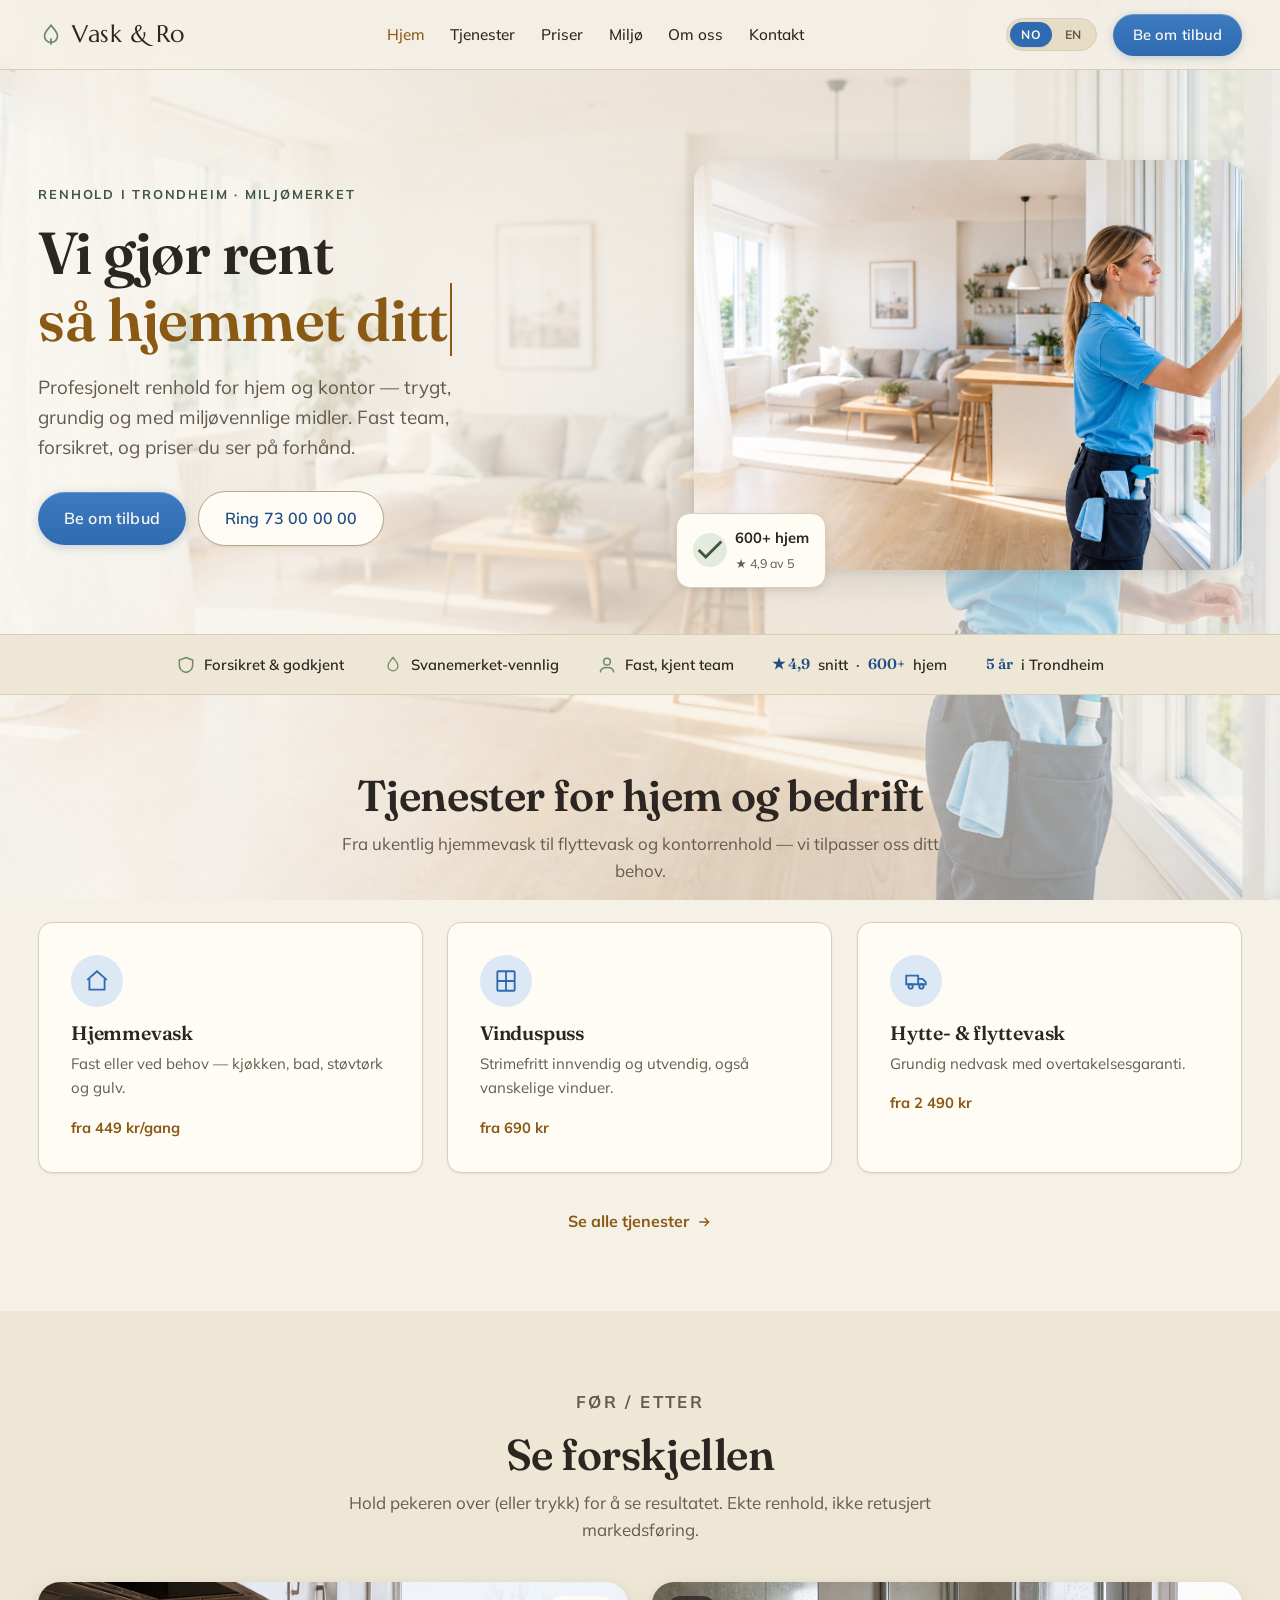
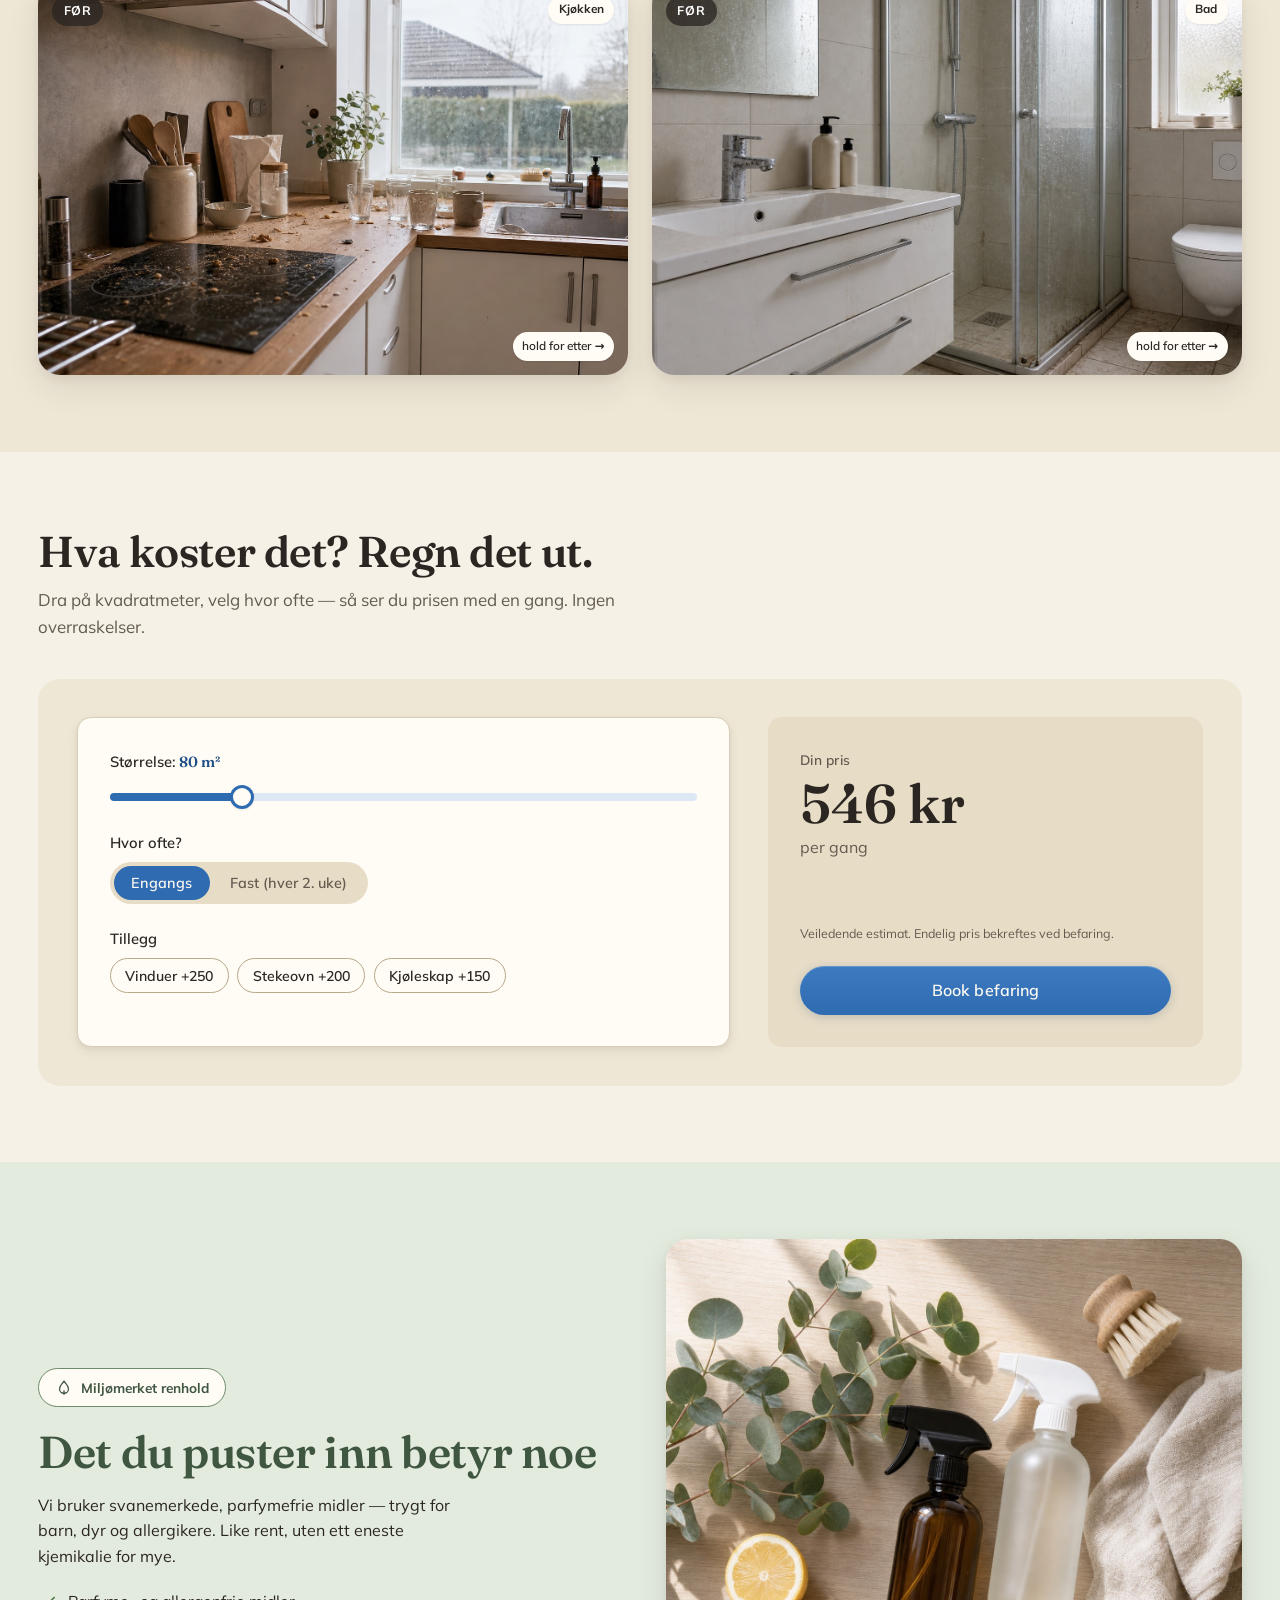
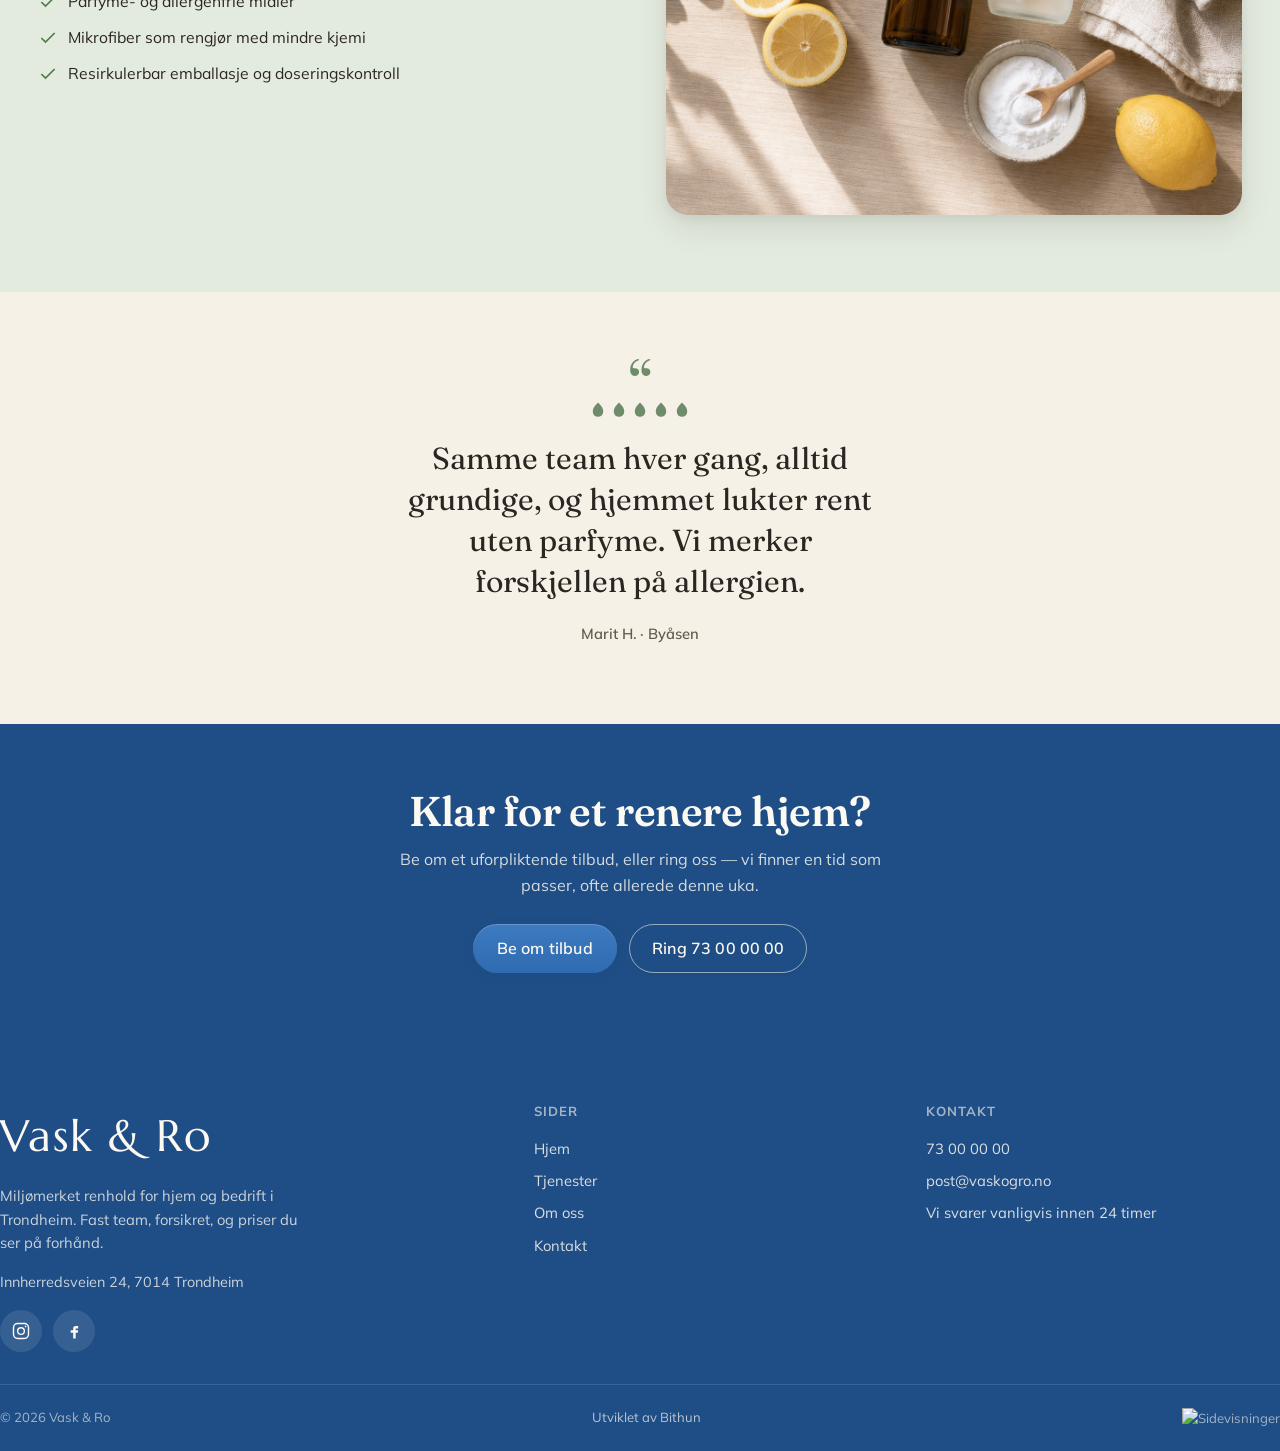
==== demo-renhold-premium/index.html @ be19894d "feat(premium): Vask & Ro premium tier — i18n, price calculator, atmospheric backdrop, before/after, " ====
<!DOCTYPE html>
<html lang="nb">
<head>
  <meta charset="UTF-8">
  <meta name="viewport" content="width=device-width, initial-scale=1">
  <meta name="robots" content="noindex, nofollow">
  <title>Vask &amp; Ro — Miljømerket renhold i Trondheim</title>
  <meta name="description" content="Profesjonelt, miljømerket renhold for hjem og kontor i Trondheim. Fast team, forsikret, og priser du ser på forhånd. Be om tilbud i dag.">

  <meta property="og:type" content="website">
  <meta property="og:title" content="Vask &amp; Ro — Miljømerket renhold i Trondheim">
  <meta property="og:description" content="Profesjonelt, miljømerket renhold for hjem og kontor i Trondheim. Fast team, forsikret, og priser du ser på forhånd.">
  <meta property="og:url" content="https://demo-renhold-premium.ibithun.com/">
  <meta property="og:image" content="https://demo-renhold-premium.ibithun.com/assets/images/og-home.jpg">
  <meta property="og:image:width" content="1672">
  <meta property="og:image:height" content="941">
  <meta property="og:image:alt" content="Lyst, nyvasket hjem hos Vask &amp; Ro i Trondheim">
  <meta name="twitter:card" content="summary_large_image">
  <meta name="twitter:image" content="https://demo-renhold-premium.ibithun.com/assets/images/og-home.jpg">

  <link rel="icon" type="image/svg+xml" href="favicon.svg">
  <link rel="preconnect" href="https://fonts.googleapis.com">
  <link rel="preconnect" href="https://fonts.gstatic.com" crossorigin>
  <link href="https://fonts.googleapis.com/css2?family=Fraunces:opsz,wght@9..144,400;9..144,500;9..144,600&family=Marcellus&family=Mulish:wght@300;400;500;600;700&display=swap" rel="stylesheet">
  <link rel="stylesheet" href="css/style.css">
</head>
<body>

<a class="skip-link" href="#main">Hopp til innhold</a>

<!-- atmospheric crossfade backdrop (premium) -->
<div class="bg-stage" aria-hidden="true">
  <div class="bg-layer bg-a"></div>
  <div class="bg-layer bg-b"></div>
</div>
<div class="bg-wash" aria-hidden="true"></div>

<nav class="nav" aria-label="Hovednavigasjon">
  <div class="nav-inner">
    <a class="nav-logo" href="index.html" aria-label="Vask og Ro — hjem">
      <svg viewBox="0 0 24 24" fill="none" stroke="currentColor" stroke-width="1.6" aria-hidden="true"><path d="M12 3C9 7 6 9 6 13a6 6 0 0 0 12 0c0-4-3-6-6-10Z"/><path d="M12 21v-6"/></svg>
      Vask &amp; Ro
    </a>
    <ul class="nav-links">
      <li><a href="index.html" data-i18n="nav.home">Hjem</a></li>
      <li><a href="tjenester.html" data-i18n="nav.services">Tjenester</a></li>
      <li><a href="index.html#priser" data-i18n="nav.prices">Priser</a></li>
      <li><a href="index.html#eco" data-i18n="nav.eco">Miljø</a></li>
      <li><a href="om-oss.html" data-i18n="nav.about">Om oss</a></li>
      <li><a href="kontakt.html" data-i18n="nav.contact">Kontakt</a></li>
    </ul>
    <div class="nav-right">
      <button class="lang-toggle desktop-lang" data-lang="no" aria-label="Bytt språk / switch language">
        <span class="lang-pill" aria-hidden="true"></span>
        <span class="lang-opt" data-l="no">NO</span>
        <span class="lang-opt" data-l="en">EN</span>
      </button>
      <a class="btn btn-primary nav-cta" href="kontakt.html" data-i18n="nav.cta">Be om tilbud</a>
      <button class="hamburger" id="hamburger" aria-label="Åpne meny" aria-expanded="false"><span></span><span></span><span></span></button>
    </div>
  </div>
</nav>

<div class="mobile-menu" id="mobile-menu" role="dialog" aria-label="Meny">
  <a href="index.html" data-i18n="nav.home">Hjem</a>
  <a href="tjenester.html" data-i18n="nav.services">Tjenester</a>
  <a href="index.html#priser" data-i18n="nav.prices">Priser</a>
  <a href="index.html#eco" data-i18n="nav.eco">Miljø</a>
  <a href="om-oss.html" data-i18n="nav.about">Om oss</a>
  <a href="kontakt.html" data-i18n="nav.contact">Kontakt</a>
  <button class="lang-toggle" data-lang="no" aria-label="Bytt språk"><span class="lang-pill" aria-hidden="true"></span><span class="lang-opt" data-l="no">NO</span><span class="lang-opt" data-l="en">EN</span></button>
  <a class="btn btn-primary nav-cta" href="kontakt.html" data-i18n="nav.cta">Be om tilbud</a>
</div>

<main id="main">

  <!-- hero -->
  <section class="hero" data-bg="assets/images/hero.jpg">
    <div class="container hero-grid">
      <div>
        <p class="eyebrow" data-i18n="hero.eyebrow">Renhold i Trondheim · Miljømerket</p>
        <h1><span class="pre" data-i18n="hero.pre">Vi gjør rent</span><br><span class="rot" id="rot">så hjemmet ditt skinner</span></h1>
        <p class="lead" data-i18n="hero.lead">Profesjonelt renhold for hjem og kontor — trygt, grundig og med miljøvennlige midler. Fast team, forsikret, og priser du ser på forhånd.</p>
        <div class="hero-cta">
          <a class="btn btn-primary" href="kontakt.html" data-i18n="hero.cta1">Be om tilbud</a>
          <a class="btn btn-ghost" href="tel:+4773000000" data-i18n="hero.cta2">Ring 73 00 00 00</a>
        </div>
      </div>
      <div class="hero-media">
        <img src="assets/images/hero.jpg" data-i18n="hero.img.alt" alt="Renholder vasker vindu i et lyst, nyvasket hjem">
        <div class="hero-badge">
          <span class="dot"><svg viewBox="0 0 24 24" fill="none" stroke="currentColor" stroke-width="2" aria-hidden="true"><path d="M20 6 9 17l-5-5"/></svg></span>
          <div><b data-i18n="hero.badge.count">600+ hjem</b><br><span data-i18n="hero.badge.rating">★ 4,9 av 5</span></div>
        </div>
      </div>
    </div>
  </section>

  <!-- trust strip -->
  <section class="trust">
    <div class="container trust-inner">
      <span class="trust-item"><svg viewBox="0 0 24 24" fill="none" stroke="currentColor" stroke-width="1.8" aria-hidden="true"><path d="M12 3l8 3v6c0 5-3.5 8-8 9-4.5-1-8-4-8-9V6z"/></svg><span data-i18n="trust.insured">Forsikret &amp; godkjent</span></span>
      <span class="trust-item"><svg viewBox="0 0 24 24" fill="none" stroke="currentColor" stroke-width="1.6" aria-hidden="true"><path d="M12 3C9 7 6 9 6 13a6 6 0 0 0 12 0c0-4-3-6-6-10Z"/></svg><span data-i18n="trust.eco">Svanemerket-vennlig</span></span>
      <span class="trust-item"><svg viewBox="0 0 24 24" fill="none" stroke="currentColor" stroke-width="1.8" aria-hidden="true"><circle cx="12" cy="8" r="4"/><path d="M4 21c0-4 3.5-6 8-6s8 2 8 6"/></svg><span data-i18n="trust.team">Fast, kjent team</span></span>
      <span class="trust-item"><span class="num">★ 4,9</span> <span data-i18n="trust.rating">snitt</span> · <span class="num">600+</span> <span data-i18n="trust.homes">hjem</span></span>
      <span class="trust-item"><span class="num">5 år</span> <span data-i18n="trust.years">i Trondheim</span></span>
    </div>
  </section>

  <!-- services preview -->
  <section class="sec" id="tjenester" data-bg="assets/images/eco-products-flatlay.jpg">
    <div class="container">
      <div class="sec-head center" data-reveal>
        <h2 data-i18n="home.svc.head">Tjenester for hjem og bedrift</h2>
        <p data-i18n="home.svc.sub">Fra ukentlig hjemmevask til flyttevask og kontorrenhold — vi tilpasser oss ditt behov.</p>
      </div>
      <div class="cards">
        <article class="card" data-reveal>
          <div class="ico"><svg viewBox="0 0 24 24" fill="none" stroke="currentColor" stroke-width="1.7" aria-hidden="true"><path d="M3 11l9-8 9 8"/><path d="M5 10v10h14V10"/></svg></div>
          <h3 data-i18n="svc.home.title">Hjemmevask</h3>
          <p data-i18n="svc.home.desc">Fast eller ved behov — kjøkken, bad, støvtørk og gulv.</p>
          <span class="from" data-i18n="svc.home.from">fra 449 kr/gang</span>
        </article>
        <article class="card" data-reveal>
          <div class="ico"><svg viewBox="0 0 24 24" fill="none" stroke="currentColor" stroke-width="1.7" aria-hidden="true"><rect x="4" y="3" width="16" height="18" rx="1"/><path d="M4 12h16M12 3v18"/></svg></div>
          <h3 data-i18n="svc.window.title">Vinduspuss</h3>
          <p data-i18n="svc.window.desc">Strimefritt innvendig og utvendig, også vanskelige vinduer.</p>
          <span class="from" data-i18n="svc.window.from">fra 690 kr</span>
        </article>
        <article class="card" data-reveal>
          <div class="ico"><svg viewBox="0 0 24 24" fill="none" stroke="currentColor" stroke-width="1.7" aria-hidden="true"><path d="M3 7h11v8H3zM14 10h4l3 3v2h-7"/><circle cx="7" cy="17" r="2"/><circle cx="17" cy="17" r="2"/></svg></div>
          <h3 data-i18n="svc.move.title">Hytte- &amp; flyttevask</h3>
          <p data-i18n="svc.move.desc">Grundig nedvask med overtakelsesgaranti.</p>
          <span class="from" data-i18n="svc.move.from">fra 2 490 kr</span>
        </article>
      </div>
      <div class="sec-foot" data-reveal>
        <a class="link-arrow" href="tjenester.html"><span data-i18n="home.svc.all">Se alle tjenester</span><svg viewBox="0 0 24 24" fill="none" stroke="currentColor" stroke-width="2" aria-hidden="true"><path d="M5 12h14M13 6l6 6-6 6"/></svg></a>
      </div>
    </div>
  </section>

  <!-- before / after -->
  <section class="sec sec-alt" data-bg="assets/images/before-after-kitchen-after.jpg">
    <div class="container">
      <div class="sec-head center" data-reveal>
        <p class="eyebrow" data-i18n="ba.eyebrow">Før / Etter</p>
        <h2 data-i18n="ba.head">Se forskjellen</h2>
        <p data-i18n="ba.sub">Hold pekeren over (eller trykk) for å se resultatet. Ekte renhold, ikke retusjert markedsføring.</p>
      </div>
      <div class="ba-pair">
        <div class="ba-frame" data-reveal data-tag-before="FØR" data-tag-after="ETTER" tabindex="0">
          <img class="before" src="assets/images/before-after-kitchen-before.jpg" alt="Kjøkken før vask">
          <img class="after" src="assets/images/before-after-kitchen-after.jpg" alt="Kjøkken etter vask">
          <span class="ba-tag" data-i18n="ba.tag.before">FØR</span>
          <span class="ba-room" data-i18n="ba.room.kitchen">Kjøkken</span>
          <span class="ba-hint" data-i18n="ba.hint">hold for etter →</span>
        </div>
        <div class="ba-frame" data-reveal data-tag-before="FØR" data-tag-after="ETTER" tabindex="0">
          <img class="before" src="assets/images/before-after-bathroom-before.jpg" alt="Bad før vask">
          <img class="after" src="assets/images/before-after-bathroom-after.jpg" alt="Bad etter vask">
          <span class="ba-tag" data-i18n="ba.tag.before">FØR</span>
          <span class="ba-room" data-i18n="ba.room.bath">Bad</span>
          <span class="ba-hint" data-i18n="ba.hint">hold for etter →</span>
        </div>
      </div>
    </div>
  </section>

  <!-- calculator -->
  <section class="sec" id="priser" data-bg="assets/images/team.jpg">
    <div class="container">
      <div class="sec-head" data-reveal>
        <h2 data-i18n="calc.head">Hva koster det? Regn det ut.</h2>
        <p data-i18n="calc.sub">Dra på kvadratmeter, velg hvor ofte — så ser du prisen med en gang. Ingen overraskelser.</p>
      </div>
      <div class="calc-wrap" data-reveal>
        <div class="calc">
          <div class="calc-panel">
            <div class="field">
              <label><span data-i18n="calc.size">Størrelse:</span> <span class="val"><span id="kvmv">80</span> m²</span></label>
              <input type="range" id="kvm" min="20" max="300" value="80" step="5" aria-label="Størrelse i kvadratmeter">
            </div>
            <div class="field">
              <label data-i18n="calc.freq">Hvor ofte?</label>
              <div class="toggle" id="freq" role="group" aria-label="Frekvens">
                <button type="button" data-f="once" class="on" data-i18n="calc.freq.once">Engangs</button>
                <button type="button" data-f="rec" data-i18n="calc.freq.rec">Fast (hver 2. uke)</button>
              </div>
            </div>
            <div class="field" style="margin-bottom:0">
              <label data-i18n="calc.addons">Tillegg</label>
              <div class="chips" id="addons">
                <button type="button" class="chip" data-add="250" aria-pressed="false" data-i18n="calc.addon.window">Vinduer +250</button>
                <button type="button" class="chip" data-add="200" aria-pressed="false" data-i18n="calc.addon.oven">Stekeovn +200</button>
                <button type="button" class="chip" data-add="150" aria-pressed="false" data-i18n="calc.addon.fridge">Kjøleskap +150</button>
              </div>
            </div>
          </div>
          <div class="calc-out">
            <span class="lbl" data-i18n="calc.price.label">Din pris</span>
            <span class="total"><span id="total">546</span> kr</span>
            <span class="unit" id="unit">per gang</span>
            <span class="rabatt" id="rabatt" data-i18n="calc.rabatt">−20 % fast-rabatt</span>
            <span class="fineprint" data-i18n="calc.fineprint">Veiledende estimat. Endelig pris bekreftes ved befaring.</span>
            <a class="btn btn-primary calc-cta" href="kontakt.html#depositum" data-i18n="calc.cta">Book befaring</a>
          </div>
        </div>
      </div>
    </div>
  </section>

  <!-- eco band -->
  <section class="sec eco" id="eco" data-bg="assets/images/cleaner-portrait.jpg">
    <div class="container eco-grid">
      <div data-reveal>
        <span class="eco-badge"><svg viewBox="0 0 24 24" fill="none" stroke="currentColor" stroke-width="1.7" aria-hidden="true"><path d="M12 3C9 7 6 9 6 13a6 6 0 0 0 12 0c0-4-3-6-6-10Z"/><path d="M12 21v-6"/></svg><span data-i18n="eco.badge">Miljømerket renhold</span></span>
        <h2 data-i18n="eco.head">Det du puster inn betyr noe</h2>
        <p data-i18n="eco.body">Vi bruker svanemerkede, parfymefrie midler — trygt for barn, dyr og allergikere. Like rent, uten ett eneste kjemikalie for mye.</p>
        <ul class="eco-list">
          <li><svg viewBox="0 0 24 24" fill="none" stroke="currentColor" stroke-width="2" aria-hidden="true"><path d="M20 6 9 17l-5-5"/></svg><span data-i18n="eco.li1">Parfyme- og allergenfrie midler</span></li>
          <li><svg viewBox="0 0 24 24" fill="none" stroke="currentColor" stroke-width="2" aria-hidden="true"><path d="M20 6 9 17l-5-5"/></svg><span data-i18n="eco.li2">Mikrofiber som rengjør med mindre kjemi</span></li>
          <li><svg viewBox="0 0 24 24" fill="none" stroke="currentColor" stroke-width="2" aria-hidden="true"><path d="M20 6 9 17l-5-5"/></svg><span data-i18n="eco.li3">Resirkulerbar emballasje og doseringskontroll</span></li>
        </ul>
      </div>
      <div class="eco-img" data-reveal><img src="assets/images/eco-products-flatlay.jpg" data-i18n="eco.img.alt" alt="Miljøvennlige rengjøringsprodukter med eukalyptus og sitron"></div>
    </div>
  </section>

  <!-- testimonial -->
  <section class="sec" data-bg="assets/images/team.jpg">
    <div class="container">
      <div class="quote" data-reveal>
        <div class="mark" aria-hidden="true">&ldquo;</div>
        <div class="leaves" aria-label="5 av 5">
          <svg viewBox="0 0 24 24" fill="currentColor" aria-hidden="true"><path d="M12 2C8 6 5 9 5 14a7 7 0 0 0 14 0c0-5-3-8-7-12Z"/></svg>
          <svg viewBox="0 0 24 24" fill="currentColor" aria-hidden="true"><path d="M12 2C8 6 5 9 5 14a7 7 0 0 0 14 0c0-5-3-8-7-12Z"/></svg>
          <svg viewBox="0 0 24 24" fill="currentColor" aria-hidden="true"><path d="M12 2C8 6 5 9 5 14a7 7 0 0 0 14 0c0-5-3-8-7-12Z"/></svg>
          <svg viewBox="0 0 24 24" fill="currentColor" aria-hidden="true"><path d="M12 2C8 6 5 9 5 14a7 7 0 0 0 14 0c0-5-3-8-7-12Z"/></svg>
          <svg viewBox="0 0 24 24" fill="currentColor" aria-hidden="true"><path d="M12 2C8 6 5 9 5 14a7 7 0 0 0 14 0c0-5-3-8-7-12Z"/></svg>
        </div>
        <blockquote data-i18n="testi.quote">Samme team hver gang, alltid grundige, og hjemmet lukter rent uten parfyme. Vi merker forskjellen på allergien.</blockquote>
        <cite data-i18n="testi.cite">Marit H. · Byåsen</cite>
      </div>
    </div>
  </section>

  <!-- CTA band -->
  <section class="cta-band">
    <div class="container inner" data-reveal>
      <h2 data-i18n="cta.head">Klar for et renere hjem?</h2>
      <p data-i18n="cta.body">Be om et uforpliktende tilbud, eller ring oss — vi finner en tid som passer, ofte allerede denne uka.</p>
      <div class="cta-row">
        <a class="btn btn-primary" href="kontakt.html" data-i18n="cta.btn1">Be om tilbud</a>
        <a class="btn btn-ghost" href="tel:+4773000000" data-i18n="cta.btn2">Ring 73 00 00 00</a>
      </div>
    </div>
  </section>

</main>

<footer class="footer">
  <div class="container footer-top">
    <div class="footer-brand">
      <div class="wm">Vask &amp; Ro</div>
      <p data-i18n="footer.tagline">Miljømerket renhold for hjem og bedrift i Trondheim. Fast team, forsikret, og priser du ser på forhånd.</p>
      <address data-i18n="footer.address">Innherredsveien 24, 7014 Trondheim</address>
      <div class="social">
        <a href="#" aria-label="Instagram"><svg viewBox="0 0 24 24" fill="none" stroke="currentColor" stroke-width="1.7" aria-hidden="true"><rect x="3" y="3" width="18" height="18" rx="5"/><circle cx="12" cy="12" r="4"/><circle cx="17.5" cy="6.5" r="1" fill="currentColor" stroke="none"/></svg></a>
        <a href="#" aria-label="Facebook"><svg viewBox="0 0 24 24" fill="currentColor" aria-hidden="true"><path d="M14 9h3V6h-3c-2 0-3 1.3-3 3.2V11H8v3h3v7h3v-7h2.5l.5-3H14V9.4c0-.3.2-.4.5-.4Z"/></svg></a>
      </div>
    </div>
    <nav class="footer-col" aria-label="Sider">
      <h4 data-i18n="footer.links.head">Sider</h4>
      <a href="index.html" data-i18n="nav.home">Hjem</a>
      <a href="tjenester.html" data-i18n="nav.services">Tjenester</a>
      <a href="om-oss.html" data-i18n="nav.about">Om oss</a>
      <a href="kontakt.html" data-i18n="nav.contact">Kontakt</a>
    </nav>
    <div class="footer-col">
      <h4 data-i18n="footer.contact.head">Kontakt</h4>
      <a href="tel:+4773000000">73 00 00 00</a>
      <a href="mailto:post@vaskogro.no">post@vaskogro.no</a>
      <p data-i18n="footer.response">Vi svarer vanligvis innen 24 timer</p>
    </div>
  </div>
  <div class="container footer-bottom">
    <span data-i18n="footer.copyright">© 2026 Vask &amp; Ro</span>
    <a href="#" data-i18n="footer.dev">Utviklet av Bithun</a>
    <img src="https://visitor-badge.laobi.icu/badge?page_id=demo-renhold-premium.ibithun.com&left_color=%23333333&right_color=%23C98A2B&left_text=Views" alt="Sidevisninger">
  </div>
</footer>

<script src="js/main.js"></script>
<script>window.va = window.va || function () { (window.vaq = window.vaq || []).push(arguments); };</script>
<script defer src="/_vercel/insights/script.js"></script>
</body>
</html>
---- demo-renhold-premium/css/style.css ----
/* ============================================================
   VASK & RO — Warm Scandinavian Eco-Editorial — PREMIUM
   Vanilla CSS, custom properties, no framework.
   Tier difference is MOTION/HOVER/COLOUR only (root rule #31);
   classic ships the same structure + the static-override tail.
   ============================================================ */

:root {
  /* — Canvas / surfaces — */
  --color-bg:           #F6F1E7;
  --color-bg-alt:       #EFE7D6;
  --color-surface:      #FFFCF6;
  --color-surface-sunk: #E7DCC6;

  /* — Primary: cornflower azure (the uniform) — */
  --color-primary:      #2F6BB0;
  --color-primary-deep: #1F4E86;
  --color-primary-tint: #DCE8F3;

  /* — Accent: sun-ochre, split decorative vs AA-safe-text — */
  --color-accent:       #C98A2B; /* LARGE/DECORATIVE only */
  --color-accent-ink:   #8A5A14; /* AA-safe small accent text */
  --color-accent-soft:  #F2D9A7;

  /* — Secondary: sage / eucalyptus (the eco soul) — */
  --color-secondary:      #6E8C6A;
  --color-secondary-deep: #3F5641;
  --color-secondary-tint: #E3EADE;

  /* — Text — */
  --color-text:       #2B2622;
  --color-text-muted: #645B4F;

  /* — Lines / states — */
  --color-border:        #D8CDB8;
  --color-border-strong: #B6A888;
  --color-success:       #4F7A4A;
  --color-error:         #A8412E;

  /* — On-fill — */
  --color-on-primary: #FCF9F2;
  --color-on-accent:  #2B2622;

  /* — Fonts — */
  --font-display:  'Fraunces', Georgia, serif;
  --font-body:     'Mulish', system-ui, sans-serif;
  --font-wordmark: 'Marcellus', 'Fraunces', serif;

  /* — Spacing (4px base) — */
  --space-2: 8px;  --space-3: 12px; --space-4: 16px; --space-5: 24px;
  --space-6: 32px; --space-8: 48px; --space-10: 64px; --space-12: 96px;

  /* — Radius — */
  --radius-xs: 4px; --radius-sm: 8px; --radius-md: 14px;
  --radius-lg: 22px; --radius-pill: 999px;

  /* — Elevation (warm espresso-tinted) — */
  --elev-1: 0 1px 2px rgba(43,38,34,.05), 0 1px 3px rgba(43,38,34,.04);
  --elev-2: 0 4px 12px rgba(43,38,34,.07), 0 2px 4px rgba(43,38,34,.05);
  --elev-3: 0 12px 32px rgba(43,38,34,.10), 0 4px 10px rgba(43,38,34,.06);

  --ring: 0 0 0 3px var(--color-primary);
  --frame-max: 1280px;
  --transition: 0.22s ease-out;
}

/* ---------- reset / base ---------- */
* { box-sizing: border-box; margin: 0; padding: 0; }
html { scroll-behavior: smooth; }
body {
  font-family: var(--font-body);
  color: var(--color-text);
  background: var(--color-bg);
  line-height: 1.6;
  font-size: 16px;
  -webkit-font-smoothing: antialiased;
  overflow-x: hidden;
}
h1, h2, h3 { font-family: var(--font-display); font-weight: 600; line-height: 1.12; letter-spacing: -.01em; }
a { color: inherit; text-decoration: none; }
img { max-width: 100%; display: block; }
ul { list-style: none; }
button { font-family: var(--font-body); cursor: pointer; }
.container { max-width: var(--frame-max); margin: 0 auto; padding: 0 clamp(1.25rem, 3vw, 2.5rem); }
section { position: relative; z-index: 1; }
.muted { color: var(--color-text-muted); }
:focus-visible { outline: none; box-shadow: var(--ring); border-radius: 6px; }
.skip-link { position: absolute; left: -999px; top: 0; background: var(--color-primary); color: var(--color-on-primary); padding: .6rem 1rem; border-radius: 0 0 var(--radius-sm) 0; z-index: 300; }
.skip-link:focus { left: 0; }

/* page fade-in (premium) */
main.page-fade { animation: pageFade .6s ease-out; }
@keyframes pageFade { from { opacity: 0; transform: translateY(8px); } to { opacity: 1; transform: none; } }

/* ---------- atmospheric crossfade backdrop (PREMIUM) ---------- */
.bg-stage { position: fixed; inset: 0; z-index: -2; background: var(--color-bg); }
.bg-layer { position: absolute; inset: 0; background-size: cover; background-position: center; opacity: 0; transition: opacity 1.5s cubic-bezier(.22,1,.36,1); will-change: opacity; }
.bg-layer.is-active { opacity: 1; }
.bg-wash {
  position: fixed; inset: 0; z-index: -1; pointer-events: none;
  background: radial-gradient(ellipse at 50% 42%,
    rgba(246,241,231,0.74) 0%,
    rgba(246,241,231,0.68) 45%,
    rgba(246,241,231,0.55) 100%);
}

/* ---------- nav ---------- */
.nav { position: -webkit-sticky; position: sticky; top: 0; z-index: 100; backdrop-filter: blur(8px); -webkit-backdrop-filter: blur(8px); background: rgba(246,241,231,.82); border-bottom: 1px solid var(--color-border); transition: box-shadow .25s ease; }
.nav.scrolled { box-shadow: var(--elev-2); }
.nav-inner { max-width: var(--frame-max); margin: 0 auto; display: flex; align-items: center; justify-content: space-between; gap: clamp(.4rem,.6vw,.75rem); padding: .85rem clamp(1.25rem,3vw,2.5rem); }
.nav-logo { display: flex; align-items: center; gap: .5rem; font-family: var(--font-wordmark); font-size: 1.5rem; color: var(--color-text); white-space: nowrap; letter-spacing: .02em; }
.nav-logo svg { width: 26px; height: 26px; color: var(--color-secondary); transition: transform .6s cubic-bezier(.34,1.56,.64,1); }
.nav-logo:hover svg { transform: rotate(360deg); }
.nav-links { display: flex; gap: clamp(1rem,2vw,1.8rem); }
.nav-links a { font-weight: 500; font-size: .96rem; color: var(--color-text); transition: color .2s; }
.nav-links a:hover, .nav-links a.active { color: var(--color-accent-ink); }
.nav-right { display: flex; align-items: center; gap: 1rem; }

/* animated NO/EN language toggle */
.lang-toggle { position: relative; display: inline-flex; align-items: center; background: var(--color-surface-sunk); border: 1px solid var(--color-border); border-radius: var(--radius-pill); padding: 3px; cursor: pointer; }
.lang-toggle .lang-pill { position: absolute; top: 3px; left: 3px; width: calc(50% - 3px); height: calc(100% - 6px); background: var(--color-primary); border-radius: var(--radius-pill); box-shadow: var(--elev-1); transition: transform .34s cubic-bezier(.34,1.45,.5,1); }
.lang-toggle[data-lang=en] .lang-pill { transform: translateX(100%); }
.lang-opt { position: relative; z-index: 1; font-size: .76rem; font-weight: 700; letter-spacing: .05em; padding: .32rem .72rem; min-width: 34px; text-align: center; color: var(--color-text-muted); transition: color .25s; }
.lang-toggle[data-lang=no] .lang-opt[data-l=no],
.lang-toggle[data-lang=en] .lang-opt[data-l=en] { color: var(--color-on-primary); }

/* hamburger */
.hamburger { display: none; flex-direction: column; gap: 5px; width: 42px; height: 42px; justify-content: center; align-items: center; background: transparent; border: 0; padding: 6px; }
.hamburger span { display: block; width: 22px; height: 2px; background: var(--color-text); border-radius: 2px; transition: all .3s ease; transform-origin: center; }
.hamburger.open span:nth-child(1) { transform: translateY(7px) rotate(45deg); }
.hamburger.open span:nth-child(2) { opacity: 0; transform: scaleX(0); }
.hamburger.open span:nth-child(3) { transform: translateY(-7px) rotate(-45deg); }

/* mobile menu (premium = liquid-glass card) */
.mobile-menu { display: none; }
@media (max-width: 768px) {
  .nav-links, .lang-toggle.desktop-lang { display: none; }
  .hamburger { display: flex; }
  .mobile-menu {
    display: flex; position: fixed; inset: 76px .9rem auto auto;
    width: 250px; max-width: calc(100vw - 1.8rem); flex-direction: column;
    background: rgba(251,247,238,.55);
    -webkit-backdrop-filter: blur(28px) saturate(180%); backdrop-filter: blur(28px) saturate(180%);
    border: 1px solid rgba(255,255,255,.5); border-radius: var(--radius-lg);
    box-shadow: 0 16px 40px rgba(43,38,34,.18), inset 0 1px 0 rgba(255,255,255,.55);
    padding: .5rem 0 .7rem; z-index: 120; overflow: hidden;
    transform: translateY(-8px) scale(.97); transform-origin: top right;
    opacity: 0; pointer-events: none;
    transition: transform .32s cubic-bezier(.32,.72,.16,1), opacity .22s ease;
  }
  .mobile-menu.open { transform: none; opacity: 1; pointer-events: all; }
  .mobile-menu a { font-size: 1rem; font-weight: 500; color: var(--color-text); padding: .8rem 1.3rem; border-bottom: 1px solid rgba(184,168,136,.2); transition: background .18s, color .18s; }
  .mobile-menu a:last-of-type { border-bottom: none; }
  .mobile-menu a:hover, .mobile-menu a.active { background: rgba(255,255,255,.5); color: var(--color-accent-ink); }
  .mobile-menu .lang-toggle { margin: .6rem 1.3rem .2rem; align-self: flex-start; }
  .mobile-menu .nav-cta { margin: .6rem 1.3rem 0; text-align: center; }
}

/* ---------- buttons ---------- */
.btn { font-family: var(--font-body); font-weight: 600; border: 0; border-radius: var(--radius-pill); letter-spacing: .01em; display: inline-flex; align-items: center; gap: .5rem; justify-content: center;
  transition: background .22s ease-out, transform .2s ease-out, box-shadow .25s ease-out, border-color .2s, color .2s; }
.btn-primary { color: var(--color-on-primary); padding: .74rem 1.5rem;
  background: linear-gradient(180deg, #3D7AC0, var(--color-primary));
  box-shadow: 0 2px 10px rgba(31,78,134,.22), inset 0 1px 0 rgba(255,255,255,.2); }
.btn-primary:hover { background: linear-gradient(180deg, var(--color-primary), var(--color-primary-deep)); transform: translateY(-2px); box-shadow: 0 9px 24px rgba(31,78,134,.32), inset 0 1px 0 rgba(255,255,255,.22); }
.btn-primary:active { transform: translateY(0); }
.btn-ghost { background: var(--color-surface); color: var(--color-primary-deep); border: 1.5px solid var(--color-border-strong); padding: .68rem 1.35rem; box-shadow: var(--elev-1); }
.btn-ghost:hover { border-color: var(--color-primary); color: var(--color-primary); transform: translateY(-2px); box-shadow: var(--elev-2); }
.nav-cta { padding: .58rem 1.2rem; font-size: .92rem; }

/* ---------- hero ---------- */
.hero { padding: clamp(3rem,7vw,6rem) 0 clamp(2.5rem,5vw,4rem); }
.hero-grid { display: grid; grid-template-columns: 1.05fr .95fr; gap: clamp(2rem,4vw,4rem); align-items: center; }
.eyebrow { font-weight: 700; font-size: .8rem; letter-spacing: .14em; text-transform: uppercase; color: var(--color-secondary-deep); margin-bottom: 1rem; }
.hero h1 { font-size: clamp(2.4rem,5vw,3.7rem); margin-bottom: 1.2rem; }
.hero h1 .rot { color: var(--color-accent-ink); border-right: 2px solid var(--color-accent-ink); padding-right: 2px; animation: caretBlink 1s step-end infinite; }
@keyframes caretBlink { 0%,100% { border-color: var(--color-accent-ink); } 50% { border-color: transparent; } }
.hero .lead { font-size: 1.18rem; max-width: 38ch; color: var(--color-text-muted); margin-bottom: 1.8rem; }
.hero-cta { display: flex; gap: .8rem; flex-wrap: wrap; align-items: center; }
.hero-cta .btn { padding: .85rem 1.6rem; font-size: 1rem; }
.hero-media { position: relative; }
.hero-media img { border-radius: var(--radius-lg); box-shadow: var(--elev-3); aspect-ratio: 4/3; object-fit: cover; object-position: 68% 45%; width: 100%; } /* subject (cleaner) sits right ~78%; favour it in the 4:3 crop — design-doc §11 */
.hero-badge { position: absolute; bottom: -18px; left: -18px; background: var(--color-surface); border: 1px solid var(--color-border); box-shadow: var(--elev-2); border-radius: var(--radius-md); padding: .7rem .95rem; display: flex; gap: .55rem; align-items: center; }
.hero-badge .dot { width: 34px; height: 34px; border-radius: var(--radius-pill); background: var(--color-secondary-tint); display: grid; place-items: center; color: var(--color-secondary-deep); }
.hero-badge b { font-size: .92rem; }
.hero-badge span { font-size: .78rem; color: var(--color-text-muted); }

/* ---------- trust strip ---------- */
.trust { border-top: 1px solid var(--color-border); border-bottom: 1px solid var(--color-border); background: var(--color-bg-alt); }
.trust-inner { display: flex; flex-wrap: wrap; gap: clamp(1.2rem,3vw,2.6rem); justify-content: center; padding: 1.1rem 0; }
.trust-item { display: flex; align-items: center; gap: .5rem; font-weight: 600; font-size: .92rem; }
.trust-item svg { width: 20px; height: 20px; color: var(--color-secondary); flex: none; }
.trust-item .num { font-family: var(--font-display); color: var(--color-primary-deep); }

/* ---------- generic section ---------- */
.sec { padding: clamp(3rem,6vw,6rem) 0; }
.sec-alt { background: var(--color-bg-alt); }
.sec-head { max-width: 60ch; margin-bottom: 2.4rem; }
.sec-head.center { margin-left: auto; margin-right: auto; text-align: center; }
.sec-head h2 { font-size: clamp(1.9rem,3.5vw,2.7rem); margin-bottom: .6rem; }
.sec-head p { color: var(--color-text-muted); font-size: 1.06rem; }
.sec-foot { margin-top: 2.2rem; text-align: center; }
.link-arrow { font-weight: 700; color: var(--color-accent-ink); display: inline-flex; align-items: center; gap: .4rem; }
.link-arrow svg { width: 16px; height: 16px; transition: transform .2s; }
.link-arrow:hover svg { transform: translateX(4px); }

/* ---------- sub-page header ---------- */
.page-head { padding: clamp(2.6rem,5vw,4.2rem) 0 clamp(1.6rem,3vw,2.4rem); }
.page-head .eyebrow { margin-bottom: .8rem; }
.page-head h1 { font-size: clamp(2.1rem,4.4vw,3.2rem); margin-bottom: .8rem; }
.page-head p { color: var(--color-text-muted); font-size: 1.1rem; max-width: 56ch; }

/* ---------- services cards ---------- */
.cards { display: grid; grid-template-columns: repeat(3, 1fr); gap: var(--space-5); }
.card { background: var(--color-surface); border: 1px solid var(--color-border); border-radius: var(--radius-md); padding: var(--space-6); box-shadow: var(--elev-1); transition: box-shadow .2s, transform .2s; will-change: transform; }
.card .ico { width: 52px; height: 52px; border-radius: var(--radius-pill); background: var(--color-primary-tint); color: var(--color-primary); display: grid; place-items: center; margin-bottom: 1rem; will-change: transform; transition: background .2s, color .2s; }
.card .ico svg { width: 26px; height: 26px; }
.card h3 { font-size: 1.22rem; margin-bottom: .45rem; }
.card p { font-size: .94rem; color: var(--color-text-muted); margin-bottom: .9rem; }
.card .from { font-weight: 700; color: var(--color-accent-ink); font-size: .92rem; }
.card:hover { box-shadow: var(--elev-2); }
.card:hover .ico { color: var(--color-on-primary); background: var(--color-primary); }

/* ---------- services listing (tjenester) ---------- */
.service-list { display: grid; grid-template-columns: 1fr 1fr; gap: var(--space-5); }
.service-row { display: flex; gap: 1.2rem; background: var(--color-surface); border: 1px solid var(--color-border); border-radius: var(--radius-md); padding: var(--space-6); box-shadow: var(--elev-1); transition: box-shadow .2s, transform .2s; will-change: transform; }
.service-row .ico { flex: none; width: 56px; height: 56px; border-radius: var(--radius-pill); background: var(--color-primary-tint); color: var(--color-primary); display: grid; place-items: center; will-change: transform; transition: background .2s, color .2s; }
.service-row .ico svg { width: 28px; height: 28px; }
.service-row h3 { font-size: 1.3rem; margin-bottom: .4rem; }
.service-row p { font-size: .95rem; color: var(--color-text-muted); margin-bottom: .8rem; }
.service-row .svc-meta { display: flex; gap: 1.2rem; flex-wrap: wrap; align-items: center; margin-bottom: 1rem; }
.service-row .from { font-weight: 700; color: var(--color-accent-ink); font-size: .95rem; }
.service-row .dur { font-size: .85rem; color: var(--color-text-muted); }
.service-row ul.svc-incl { display: grid; gap: .4rem; margin-bottom: 1.1rem; }
.service-row ul.svc-incl li { display: flex; gap: .5rem; align-items: flex-start; font-size: .9rem; }
.service-row ul.svc-incl svg { width: 17px; height: 17px; color: var(--color-success); flex: none; margin-top: 3px; }
.service-row:hover { box-shadow: var(--elev-2); }
.service-row:hover .ico { background: var(--color-primary); color: var(--color-on-primary); }

/* ---------- process steps ---------- */
.steps { display: grid; grid-template-columns: repeat(3,1fr); gap: var(--space-5); counter-reset: step; }
.step { background: var(--color-surface); border: 1px solid var(--color-border); border-radius: var(--radius-md); padding: var(--space-6); box-shadow: var(--elev-1); }
.step .num { counter-increment: step; font-family: var(--font-display); font-size: 2rem; color: var(--color-accent); line-height: 1; margin-bottom: .6rem; }
.step .num::before { content: counter(step, decimal-leading-zero); }
.step h3 { font-size: 1.15rem; margin-bottom: .4rem; }
.step p { font-size: .92rem; color: var(--color-text-muted); }

/* ---------- calculator ---------- */
.calc-wrap { background: var(--color-bg-alt); border-radius: var(--radius-lg); padding: clamp(1.6rem,3vw,2.6rem); }
.calc { display: grid; grid-template-columns: 1.2fr .8fr; gap: clamp(1.6rem,3vw,2.6rem); align-items: stretch; }
.calc-panel { background: var(--color-surface); border: 1px solid var(--color-border); border-radius: var(--radius-md); box-shadow: var(--elev-2); padding: var(--space-6); }
.field { margin-bottom: 1.4rem; }
.field label { display: block; font-weight: 600; font-size: .92rem; margin-bottom: .5rem; }
.field .val { font-family: var(--font-display); color: var(--color-primary-deep); font-weight: 600; }
input[type=range] { -webkit-appearance: none; appearance: none; width: 100%; height: 8px; border-radius: var(--radius-pill); background: transparent; cursor: pointer; margin-top: .4rem; }
input[type=range]::-webkit-slider-runnable-track { height: 8px; border-radius: var(--radius-pill); background: linear-gradient(to right, var(--color-primary) var(--fill,40%), var(--color-primary-tint) var(--fill,40%)); }
input[type=range]::-webkit-slider-thumb { -webkit-appearance: none; appearance: none; width: 24px; height: 24px; border-radius: 50%; background: var(--color-surface); border: 3px solid var(--color-primary); box-shadow: var(--elev-1); margin-top: -8px; transition: transform .12s; }
input[type=range]:active::-webkit-slider-thumb { transform: scale(1.12); }
input[type=range]::-moz-range-track { height: 8px; border-radius: var(--radius-pill); background: var(--color-primary-tint); }
input[type=range]::-moz-range-progress { height: 8px; border-radius: var(--radius-pill); background: var(--color-primary); }
input[type=range]::-moz-range-thumb { width: 22px; height: 22px; border-radius: 50%; background: var(--color-surface); border: 3px solid var(--color-primary); }
.toggle { display: inline-flex; background: var(--color-surface-sunk); border-radius: var(--radius-pill); padding: 4px; gap: 2px; }
.toggle button { font-weight: 600; font-size: .9rem; border: 0; background: transparent; color: var(--color-text-muted); padding: .5rem 1.1rem; border-radius: var(--radius-pill); transition: background .2s, color .2s; }
.toggle button.on { background: var(--color-primary); color: var(--color-on-primary); }
.chips { display: flex; flex-wrap: wrap; gap: .55rem; }
.chip { font-family: var(--font-body); font-size: .88rem; font-weight: 600; border: 1px solid var(--color-border-strong); background: var(--color-surface); color: var(--color-text); padding: .45rem .9rem; border-radius: var(--radius-pill); transition: background .18s, border-color .18s, color .18s; }
.chip[aria-pressed=true] { background: var(--color-primary-tint); border-color: var(--color-primary); color: var(--color-primary-deep); }
.calc-out { background: var(--color-surface-sunk); border-radius: var(--radius-md); padding: var(--space-6); display: flex; flex-direction: column; justify-content: center; }
.calc-out .lbl { font-size: .86rem; font-weight: 600; color: var(--color-text-muted); letter-spacing: .02em; }
.calc-out .total { font-family: var(--font-display); font-weight: 600; font-size: clamp(2.6rem,5vw,3.4rem); font-variant-numeric: tabular-nums; color: var(--color-text); line-height: 1.05; margin: .2rem 0; }
.calc-out .unit { font-size: 1rem; color: var(--color-text-muted); }
.rabatt { display: inline-flex; align-items: center; gap: .35rem; align-self: flex-start; margin-top: .9rem; background: var(--color-accent-soft); color: var(--color-on-accent); font-weight: 700; font-size: .84rem; padding: .35rem .8rem; border-radius: var(--radius-pill); transform: scale(0); transform-origin: left center; transition: transform .22s cubic-bezier(.34,1.56,.64,1); }
.rabatt.show { transform: scale(1); }
.calc-out .fineprint { font-size: .78rem; color: var(--color-text-muted); margin-top: 1rem; }
.calc-cta { margin-top: 1.4rem; width: 100%; }

/* ---------- before / after ---------- */
.ba-pair { display: grid; grid-template-columns: 1fr 1fr; gap: var(--space-5); }
.ba-frame { position: relative; border-radius: var(--radius-lg); overflow: hidden; box-shadow: var(--elev-3); aspect-ratio: 3/2; cursor: pointer; }
.ba-frame img { position: absolute; inset: 0; width: 100%; height: 100%; object-fit: cover; }
.ba-frame .after { opacity: 0; transition: opacity .6s ease; }
.ba-frame:hover .after, .ba-frame.is-tapped .after { opacity: 1; }
.ba-tag { position: absolute; top: 14px; left: 14px; z-index: 2; background: rgba(43,38,34,.78); color: #fff; font-size: .78rem; font-weight: 700; letter-spacing: .06em; padding: .32rem .7rem; border-radius: var(--radius-pill); }
.ba-room { position: absolute; top: 14px; right: 14px; z-index: 2; background: var(--color-surface); color: var(--color-text); font-size: .74rem; font-weight: 700; padding: .3rem .65rem; border-radius: var(--radius-pill); box-shadow: var(--elev-1); }
.ba-hint { position: absolute; bottom: 14px; right: 14px; z-index: 2; background: var(--color-surface); color: var(--color-text); font-size: .74rem; font-weight: 600; padding: .3rem .6rem; border-radius: var(--radius-pill); box-shadow: var(--elev-1); }
/* classic static 4-up grid */
.ba-static { display: grid; grid-template-columns: 1fr 1fr; gap: var(--space-5); }
.ba-static figure { position: relative; border-radius: var(--radius-lg); overflow: hidden; box-shadow: var(--elev-2); aspect-ratio: 3/2; }
.ba-static img { width: 100%; height: 100%; object-fit: cover; }
.ba-static figcaption { position: absolute; top: 12px; left: 12px; background: rgba(43,38,34,.78); color: #fff; font-size: .74rem; font-weight: 700; letter-spacing: .05em; padding: .3rem .65rem; border-radius: var(--radius-pill); }

/* ---------- eco band ---------- */
.eco { background: var(--color-secondary-tint); }
.eco-grid { display: grid; grid-template-columns: 1fr 1fr; gap: clamp(2rem,4vw,3.6rem); align-items: center; }
.eco-badge { display: inline-flex; align-items: center; gap: .5rem; background: var(--color-surface); border: 1px solid var(--color-secondary); color: var(--color-secondary-deep); font-weight: 700; font-size: .85rem; padding: .5rem 1rem; border-radius: var(--radius-pill); margin-bottom: 1.2rem; }
.eco-badge svg { width: 18px; height: 18px; }
.eco-grid h2 { font-size: clamp(1.9rem,3.6vw,2.8rem); color: var(--color-secondary-deep); margin-bottom: 1rem; }
.eco-grid p { color: var(--color-text); max-width: 42ch; margin-bottom: 1.2rem; }
.eco-list { display: grid; gap: .7rem; }
.eco-list li { display: flex; gap: .6rem; align-items: flex-start; font-size: .98rem; }
.eco-list svg { width: 20px; height: 20px; color: var(--color-success); flex: none; margin-top: 3px; }
.eco-img img { border-radius: var(--radius-lg); box-shadow: var(--elev-3); aspect-ratio: 1/1; object-fit: cover; }

/* ---------- testimonial ---------- */
.quote { max-width: 48ch; margin: 0 auto; text-align: center; }
.quote .mark { font-family: var(--font-display); font-size: 4rem; color: var(--color-secondary); line-height: .5; }
.quote blockquote { font-family: var(--font-display); font-size: clamp(1.4rem,2.6vw,1.9rem); line-height: 1.35; margin: .6rem 0 1.2rem; }
.leaves { display: inline-flex; gap: 3px; color: var(--color-secondary); margin-bottom: .6rem; }
.leaves svg { width: 18px; height: 18px; }
.quote cite { font-style: normal; font-weight: 600; color: var(--color-text-muted); font-size: .92rem; }
.quote-grid { display: grid; grid-template-columns: repeat(3,1fr); gap: var(--space-5); }
.quote-card { background: var(--color-surface); border: 1px solid var(--color-border); border-radius: var(--radius-md); box-shadow: var(--elev-1); padding: var(--space-6); }
.quote-card .leaves { margin-bottom: .8rem; }
.quote-card blockquote { font-family: var(--font-display); font-size: 1.12rem; line-height: 1.4; margin-bottom: 1rem; }
.quote-card cite { font-style: normal; font-weight: 600; color: var(--color-text-muted); font-size: .88rem; }

/* ---------- about ---------- */
.about-grid { display: grid; grid-template-columns: .9fr 1.1fr; gap: clamp(2rem,4vw,3.6rem); align-items: center; }
.about-grid img { border-radius: var(--radius-lg); box-shadow: var(--elev-3); aspect-ratio: 4/5; object-fit: cover; }
.about-grid h2 { font-size: clamp(1.8rem,3.4vw,2.6rem); margin-bottom: 1rem; }
.about-grid p { color: var(--color-text-muted); margin-bottom: 1rem; max-width: 54ch; }
.about-grid .sig { font-family: var(--font-display); font-size: 1.15rem; color: var(--color-text); }
.cert-grid { display: grid; grid-template-columns: repeat(4,1fr); gap: var(--space-5); }
.cert { text-align: center; background: var(--color-surface); border: 1px solid var(--color-border); border-radius: var(--radius-md); padding: var(--space-6) var(--space-5); box-shadow: var(--elev-1); }
.cert .badge-ico { width: 54px; height: 54px; margin: 0 auto .8rem; border-radius: var(--radius-pill); background: var(--color-secondary-tint); color: var(--color-secondary-deep); display: grid; place-items: center; }
.cert .badge-ico svg { width: 26px; height: 26px; }
.cert h3 { font-size: 1.05rem; margin-bottom: .35rem; }
.cert p { font-size: .85rem; color: var(--color-text-muted); }
.team-grid { display: grid; grid-template-columns: repeat(4,1fr); gap: var(--space-5); }
.team-card { text-align: center; }
.team-card img { border-radius: var(--radius-lg); box-shadow: var(--elev-2); aspect-ratio: 1/1; object-fit: cover; margin-bottom: .9rem; }
.team-card h3 { font-size: 1.05rem; margin-bottom: .2rem; }
.team-card span { font-size: .85rem; color: var(--color-text-muted); }

/* ---------- contact ---------- */
.contact-grid { display: grid; grid-template-columns: 1.1fr .9fr; gap: clamp(2rem,4vw,3.4rem); align-items: start; }
.form-card { background: var(--color-surface); border: 1px solid var(--color-border); border-radius: var(--radius-md); box-shadow: var(--elev-2); padding: clamp(1.5rem,3vw,2.2rem); }
.form-row { display: grid; grid-template-columns: 1fr 1fr; gap: 1rem; }
.form-field { display: flex; flex-direction: column; gap: .4rem; margin-bottom: 1.1rem; }
.form-field label { font-size: .82rem; font-weight: 700; letter-spacing: .04em; text-transform: uppercase; color: var(--color-text-muted); }
.form-field label .req { color: var(--color-error); }
.form-field input, .form-field select, .form-field textarea { font-family: var(--font-body); font-size: .96rem; padding: .72rem .85rem; border: 1.5px solid var(--color-border); border-radius: var(--radius-sm); background: var(--color-surface); color: var(--color-text); transition: border-color var(--transition), box-shadow var(--transition); width: 100%; }
.form-field textarea { resize: vertical; min-height: 120px; }
.form-field input:focus, .form-field select:focus, .form-field textarea:focus { outline: none; border-color: var(--color-primary); box-shadow: 0 0 0 3px rgba(47,107,176,.14); }
.form-field.invalid input, .form-field.invalid select, .form-field.invalid textarea { border-color: var(--color-error); box-shadow: 0 0 0 3px rgba(168,65,46,.14); }
.field-err { font-size: .78rem; color: var(--color-error); font-weight: 600; display: none; }
.form-field.invalid .field-err { display: block; }
.form-success { display: none; background: var(--color-secondary-tint); border: 1px solid var(--color-secondary); color: var(--color-secondary-deep); padding: 1rem 1.2rem; border-radius: var(--radius-sm); font-weight: 600; margin-bottom: 1rem; }
.form-success.show { display: block; }
.form-submit { width: 100%; padding: .85rem; font-size: 1rem; }
.contact-aside { display: grid; gap: 1.4rem; }
.contact-block { background: var(--color-surface); border: 1px solid var(--color-border); border-radius: var(--radius-md); box-shadow: var(--elev-1); padding: var(--space-6); }
.contact-block h3 { font-size: 1.1rem; margin-bottom: .7rem; }
.contact-block p, .contact-block a { font-size: .95rem; color: var(--color-text-muted); display: block; margin-bottom: .35rem; }
.contact-block a:hover { color: var(--color-primary); }

/* book-by-phone ring-pulse */
.phone-cta { text-align: center; background: var(--color-bg-alt); border-radius: var(--radius-lg); padding: clamp(2rem,4vw,3rem); }
.phone-icon { position: relative; width: 78px; height: 78px; margin: 0 auto 1rem; border-radius: 50%; background: var(--color-primary-tint); color: var(--color-primary); display: grid; place-items: center; }
.phone-icon svg { width: 36px; height: 36px; }
.phone-icon::before { content: ''; position: absolute; inset: -8px; border-radius: 50%; border: 2px solid var(--color-primary); opacity: 0; animation: ringPulse 2s ease-out infinite; pointer-events: none; }
@keyframes ringPulse { 0% { transform: scale(.85); opacity: .55; } 100% { transform: scale(1.25); opacity: 0; } }
.phone-cta h2 { font-size: clamp(1.6rem,3vw,2.2rem); margin-bottom: .6rem; }
.phone-cta p { color: var(--color-text-muted); max-width: 46ch; margin: 0 auto 1.4rem; }
.phone-cta .cta-row { display: flex; gap: .8rem; justify-content: center; flex-wrap: wrap; }
.phone-cta .note { font-size: .82rem; color: var(--color-text-muted); margin-top: 1rem; }

/* deposit / reserve */
.deposit-card { display: grid; grid-template-columns: 1.05fr .95fr; gap: 2.4rem; align-items: center; background: linear-gradient(135deg, var(--color-primary-deep), var(--color-primary)); color: var(--color-on-primary); border-radius: var(--radius-lg); padding: clamp(1.8rem,3.5vw,2.8rem); box-shadow: var(--elev-3); }
.deposit-copy .eyebrow { color: var(--color-accent-soft); }
.deposit-copy h2 { color: var(--color-on-primary); margin-bottom: .7rem; }
.deposit-copy p { color: rgba(252,249,242,.82); max-width: 42ch; }
.deposit-form { background: var(--color-surface); color: var(--color-text); border-radius: var(--radius-md); padding: var(--space-6); display: flex; flex-direction: column; gap: .9rem; }
.deposit-form .form-field { margin-bottom: 0; }
.deposit-summary { display: flex; justify-content: space-between; align-items: baseline; padding-top: .85rem; border-top: 1px solid var(--color-border); }
.deposit-summary span { color: var(--color-text-muted); font-weight: 600; }
.deposit-summary strong { font-family: var(--font-display); font-size: 1.6rem; color: var(--color-primary-deep); }
.deposit-cta { width: 100%; }

/* ---------- CTA band ---------- */
.cta-band { background: var(--color-primary-deep); color: var(--color-on-primary); text-align: center; }
.cta-band .inner { padding: clamp(2.6rem,5vw,4rem) 0; }
.cta-band h2 { color: var(--color-on-primary); font-size: clamp(1.8rem,3.4vw,2.6rem); margin-bottom: .8rem; }
.cta-band p { color: rgba(252,249,242,.82); max-width: 50ch; margin: 0 auto 1.6rem; }
.cta-band .btn-ghost { background: transparent; color: var(--color-on-primary); border-color: rgba(252,249,242,.55); }
.cta-band .btn-ghost:hover { background: rgba(255,255,255,.1); border-color: var(--color-on-primary); color: var(--color-on-primary); }
.cta-row { display: flex; gap: .8rem; justify-content: center; flex-wrap: wrap; }

/* ---------- footer ---------- */
.footer { background: var(--color-primary-deep); color: var(--color-on-primary); }
.footer-top { display: grid; grid-template-columns: 1.4fr 1fr 1fr; gap: clamp(1.6rem,3vw,3rem); padding: clamp(2.6rem,5vw,4rem) 0 2rem; }
.footer-brand .wm { font-family: var(--font-wordmark); font-size: clamp(2.2rem,5vw,2.75rem); letter-spacing: .03em; margin-bottom: .8rem; }
.footer-brand p { color: rgba(252,249,242,.78); font-size: .92rem; max-width: 34ch; margin-bottom: 1rem; }
.footer-brand address { font-style: normal; color: rgba(252,249,242,.78); font-size: .9rem; margin-bottom: 1rem; }
.social { display: flex; gap: .7rem; }
.social a { width: 42px; height: 42px; border-radius: 50%; background: rgba(255,255,255,.1); display: grid; place-items: center; color: var(--color-on-primary); transition: background .2s, transform .2s, color .2s; }
.social a svg { width: 20px; height: 20px; }
.social a:hover { background: var(--color-accent); color: #2B2622; transform: translateY(-3px); }
.footer-col h4 { font-family: var(--font-body); font-size: .82rem; text-transform: uppercase; letter-spacing: .08em; color: rgba(252,249,242,.6); margin-bottom: .9rem; }
.footer-col a, .footer-col p { display: block; color: rgba(252,249,242,.85); font-size: .92rem; margin-bottom: .55rem; }
.footer-col a:hover { color: var(--color-accent-soft); }
.footer-bottom { display: flex; flex-wrap: wrap; gap: 1rem; align-items: center; justify-content: space-between; border-top: 1px solid rgba(255,255,255,.12); padding: 1.4rem 0; font-size: .82rem; color: rgba(252,249,242,.6); }
.footer-bottom a { color: rgba(252,249,242,.7); }
.footer-bottom a:hover { color: var(--color-accent-soft); }
.footer-bottom img { height: 20px; }

/* ---------- modal (Stripe demo checkout) ---------- */
.modal-backdrop { position: fixed; inset: 0; background: rgba(43,38,34,.6); z-index: 2000; display: flex; align-items: center; justify-content: center; padding: 1.5rem; opacity: 0; pointer-events: none; transition: opacity .25s ease; }
.modal-backdrop.open { opacity: 1; pointer-events: all; }
.modal-box { background: var(--color-surface); border-radius: var(--radius-lg); padding: 2.2rem; max-width: 440px; width: 100%; box-shadow: var(--elev-3); transform: translateY(20px) scale(.97); opacity: 0; transition: transform .3s cubic-bezier(.34,1.56,.64,1), opacity .25s ease; position: relative; }
.modal-backdrop.open .modal-box { transform: none; opacity: 1; }
.modal-x { position: absolute; top: 1rem; right: 1.1rem; background: transparent; border: 0; font-size: 1.6rem; line-height: 1; color: var(--color-text-muted); }
.stripe-brandbar { display: flex; align-items: center; gap: .6rem; margin-bottom: 1.2rem; }
.stripe-wordmark { font-weight: 800; font-size: 1.2rem; color: #635BFF; letter-spacing: -.02em; }
.stripe-merchant { font-size: .85rem; color: var(--color-text-muted); }
.modal-box h2 { font-size: 1.4rem; margin-bottom: .5rem; }
.stripe-paying { color: var(--color-text-muted); font-size: .92rem; margin-bottom: 1.2rem; }
.stripe-paying strong { color: var(--color-text); }
.stripe-form { display: flex; flex-direction: column; gap: .55rem; text-align: left; }
.stripe-label { font-size: .78rem; font-weight: 700; letter-spacing: .04em; text-transform: uppercase; color: var(--color-text-muted); }
.stripe-input { font-family: var(--font-body); font-size: .95rem; padding: .65rem .8rem; border: 1.5px solid var(--color-border); border-radius: var(--radius-sm); background: var(--color-surface); color: var(--color-text); transition: border-color var(--transition), box-shadow var(--transition); }
.stripe-input:focus { outline: none; border-color: #635BFF; box-shadow: 0 0 0 3px rgba(99,91,255,.15); }
.stripe-hint { font-size: .76rem; color: var(--color-text-muted); }
.stripe-row { display: grid; grid-template-columns: 1fr 1fr; gap: .6rem; }
.stripe-col { display: flex; flex-direction: column; gap: .35rem; }
.stripe-error { font-size: .82rem; color: var(--color-error); font-weight: 600; }
.stripe-pay { margin-top: .5rem; width: 100%; }
.stripe-demo-note { font-size: .78rem; color: var(--color-text-muted); margin-top: 1.1rem; padding-top: 1rem; border-top: 1px solid var(--color-border); text-align: center; }
.stripe-success { text-align: center; }
.stripe-check { width: 56px; height: 56px; margin: 0 auto 1rem; border-radius: 50%; background: #1DBF73; color: #fff; display: grid; place-items: center; }
.stripe-receipt { background: var(--color-bg-alt); border-radius: var(--radius-sm); padding: 1.1rem 1.2rem; margin: 1.2rem 0; text-align: left; }
.stripe-receipt-row { display: flex; justify-content: space-between; font-size: .9rem; padding: .35rem 0; }
.stripe-receipt-row span { color: var(--color-text-muted); }
.stripe-success-body { color: var(--color-text-muted); font-size: .92rem; margin-bottom: 1.2rem; }
.modal-close-btn { background: var(--color-primary); color: var(--color-on-primary); border: 0; padding: .8rem 2rem; border-radius: var(--radius-pill); font-weight: 600; }

/* ---------- 404 ---------- */
.nf { min-height: 70vh; display: flex; align-items: center; justify-content: center; text-align: center; padding: 4rem 2rem; }
.nf-logo { display: inline-flex; align-items: center; gap: .5rem; font-family: var(--font-wordmark); font-size: 1.4rem; color: var(--color-text); margin-bottom: 2rem; }
.nf-logo svg { width: 24px; height: 24px; color: var(--color-secondary); }
.nf h1 { font-size: clamp(4rem,11vw,7rem); color: var(--color-primary); line-height: 1; margin-bottom: .3rem; }
.nf h2 { font-size: clamp(1.4rem,3vw,2rem); margin-bottom: 1rem; }
.nf p { color: var(--color-text-muted); margin-bottom: 2rem; font-size: 1.05rem; }

/* ---------- scroll reveal ---------- */
[data-reveal] { opacity: 0; transform: translateY(16px); transition: opacity .55s ease-out, transform .55s ease-out; }
[data-reveal].in { opacity: 1; transform: none; }

/* ---------- premium card-float + icon-drift (two axes) ----------
   Home preview cards AND tjenester listing rows. Pure translate (GPU).
   Hover/tap pause MUST come after the :nth-child shorthand. */
@keyframes cardFloat { 0%,100% { transform: translateY(0); } 50% { transform: translateY(-9px); } }
@keyframes iconDrift { 0%,100% { transform: translateX(0); } 50% { transform: translateX(4px); } }

.cards .card { animation: cardFloat 4.6s ease-in-out infinite; }
.cards .card:nth-child(2) { animation-duration: 5.2s; animation-delay: .5s; }
.cards .card:nth-child(3) { animation-duration: 4.9s; animation-delay: .9s; }
.cards .card .ico { animation: iconDrift 7s ease-in-out infinite; }

.service-list .service-row { animation: cardFloat 4.8s ease-in-out infinite; }
.service-list .service-row:nth-child(2) { animation-duration: 5.4s; animation-delay: .5s; }
.service-list .service-row:nth-child(3) { animation-duration: 5.0s; animation-delay: .9s; }
.service-list .service-row:nth-child(4) { animation-duration: 5.6s; animation-delay: 1.3s; }
.service-list .service-row .ico { animation: iconDrift 7.5s ease-in-out infinite; }

/* pause on hover/tap — AFTER the shorthand, with !important safety */
.cards .card:hover, .cards .card.is-tapped,
.service-list .service-row:hover, .service-list .service-row.is-tapped { animation-play-state: paused !important; transform: translateY(-4px) !important; }
.cards .card:hover .ico, .cards .card.is-tapped .ico,
.service-list .service-row:hover .ico, .service-list .service-row.is-tapped .ico { animation-play-state: paused !important; }

/* ---------- responsive ---------- */
@media (max-width: 980px) {
  .footer-top { grid-template-columns: 1fr 1fr; }
  .about-grid, .contact-grid, .deposit-card { grid-template-columns: 1fr; }
  .deposit-card .deposit-copy { order: -1; }
  .cert-grid, .team-grid { grid-template-columns: repeat(2,1fr); }
}
@media (max-width: 860px) {
  .hero-grid { grid-template-columns: 1fr; }
  .hero-media { order: -1; }
  .calc { grid-template-columns: 1fr; }
  .cards, .steps, .quote-grid { grid-template-columns: 1fr; }
  .service-list { grid-template-columns: 1fr; }
}
@media (max-width: 780px) {
  .ba-pair, .ba-static, .eco-grid { grid-template-columns: 1fr; }
}
@media (max-width: 600px) {
  .form-row { grid-template-columns: 1fr; }
  .footer-top { grid-template-columns: 1fr; }
}
@media (max-width: 480px) {
  .nav-right .nav-cta { display: none; } /* hide top-bar CTA pill only; the drawer CTA stays accessible */
  .hero-badge { left: 0; }
}

/* ---------- reduced motion ---------- */
@media (prefers-reduced-motion: reduce) {
  *, *::before, *::after { animation: none !important; transition: none !important; }
  .bg-layer.is-active { opacity: 1; }
  [data-reveal] { opacity: 1; transform: none; }
  .hero h1 .rot { border-right: 0; }
  html { scroll-behavior: auto; }
}
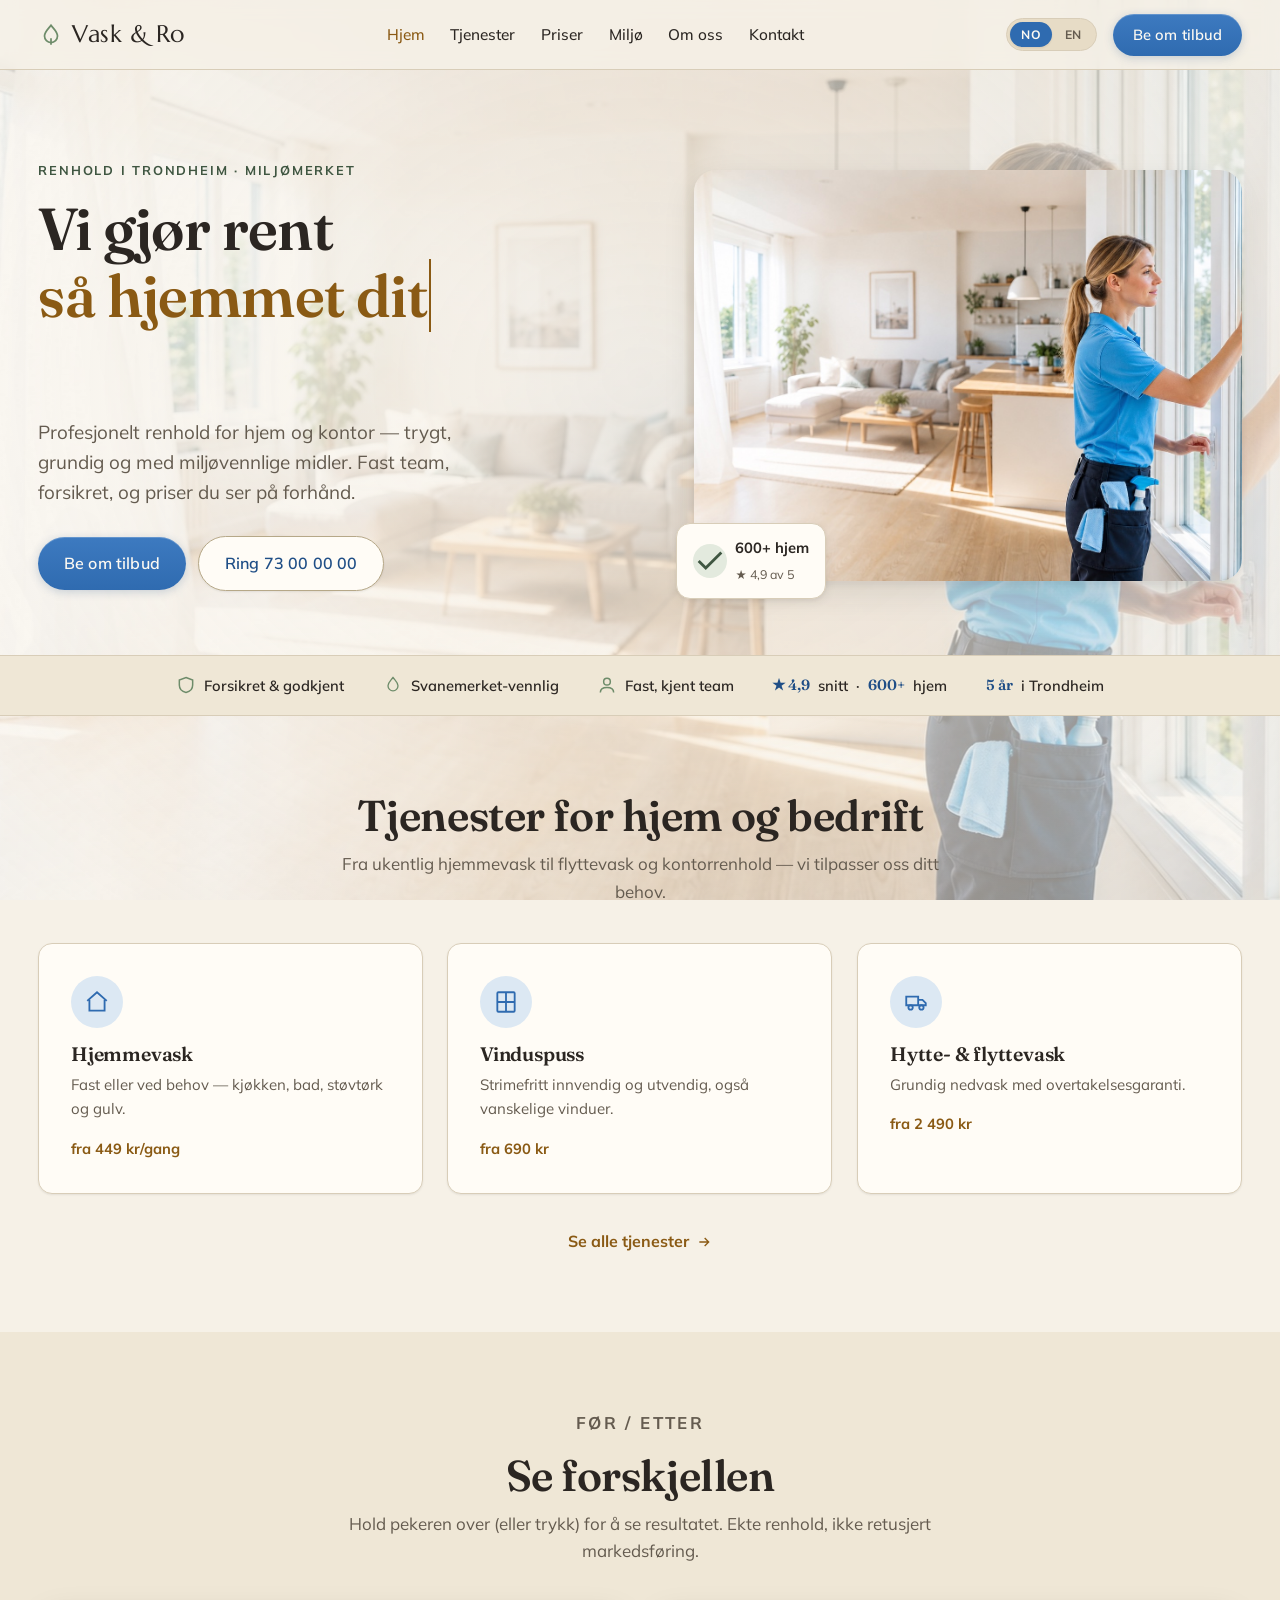
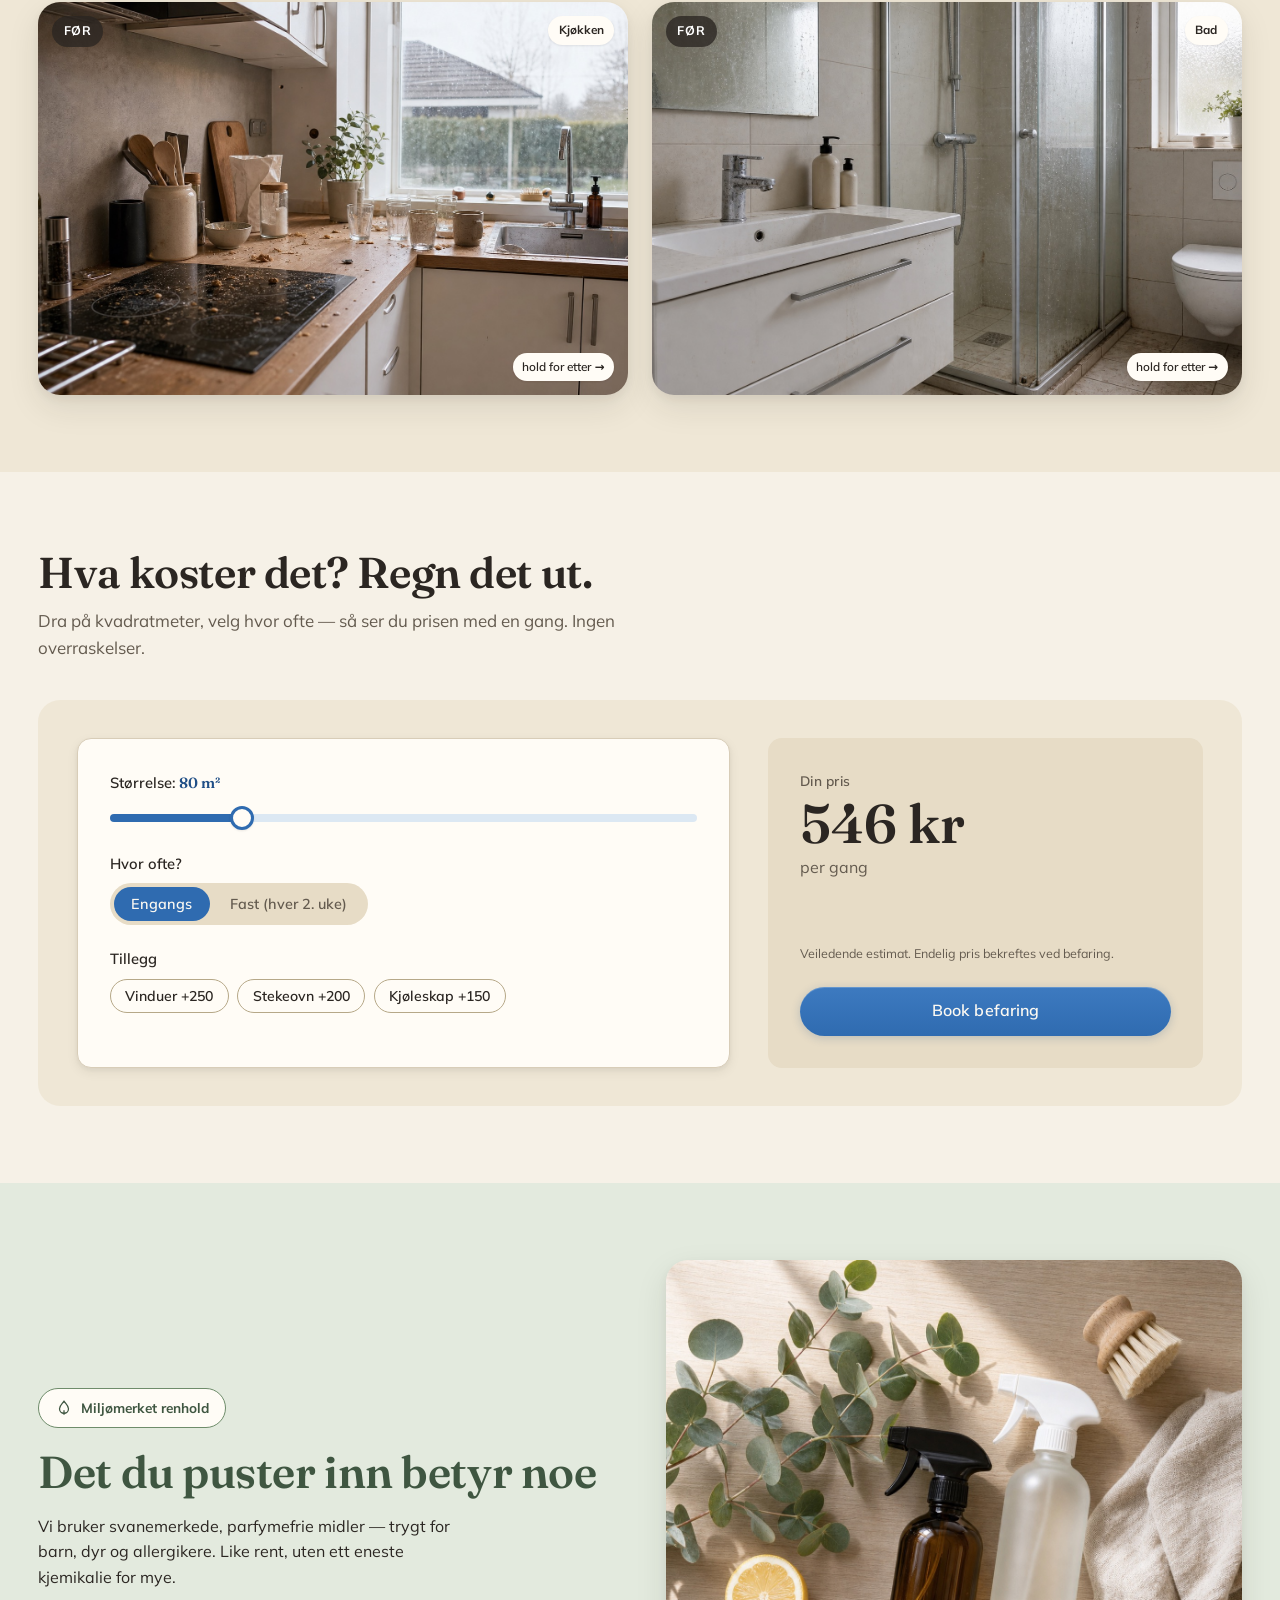
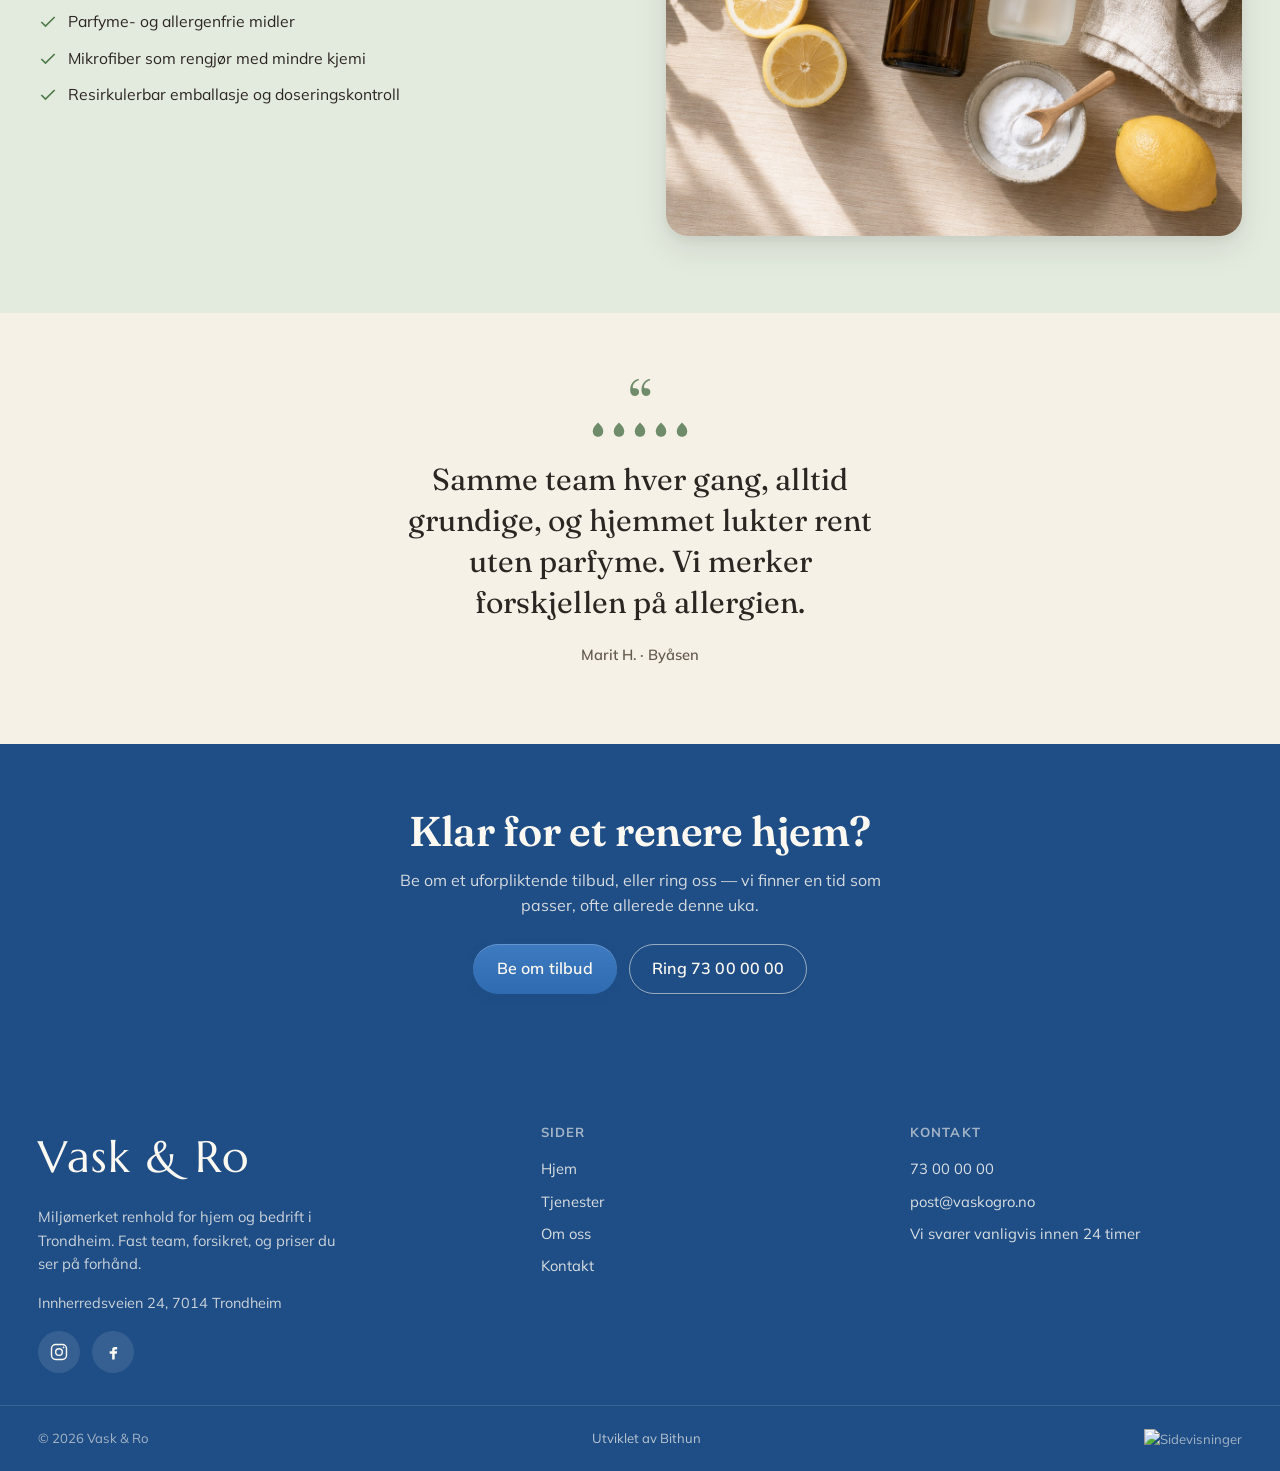
==== commit 25457e11: "feat(media): wire orphan service photo + add 'Vårt utstyr' equipment showcase (both tiers) Two of Bi" ====
--- a/demo-renhold-premium/index.html
+++ b/demo-renhold-premium/index.html
@@ -108,7 +108,7 @@
   </section>
 
   <!-- services preview -->
-  <section class="sec" id="tjenester" data-bg="assets/images/eco-products-flatlay.jpg">
+  <section class="sec" id="tjenester" data-bg="assets/images/service-hytte-flyttevask.jpg">
     <div class="container">
       <div class="sec-head center" data-reveal>
         <h2 data-i18n="home.svc.head">Tjenester for hjem og bedrift</h2>
--- a/demo-renhold-premium/css/style.css
+++ b/demo-renhold-premium/css/style.css
@@ -172,7 +172,7 @@
 .hero { padding: clamp(3rem,7vw,6rem) 0 clamp(2.5rem,5vw,4rem); }
 .hero-grid { display: grid; grid-template-columns: 1.05fr .95fr; gap: clamp(2rem,4vw,4rem); align-items: center; }
 .eyebrow { font-weight: 700; font-size: .8rem; letter-spacing: .14em; text-transform: uppercase; color: var(--color-secondary-deep); margin-bottom: 1rem; }
-.hero h1 { font-size: clamp(2.4rem,5vw,3.7rem); margin-bottom: 1.2rem; }
+.hero h1 { font-size: clamp(2.15rem,5vw,3.7rem); margin-bottom: 1.2rem; min-height: 3.4em; } /* min-height reserves the tallest state (prefix line + rotating phrase up to 2 lines = 3 lines) so the typewriter cycle never reflows the hero; 2.15rem floor keeps the longest phrase ("med miljømerkede midler") at ≤2 rotating lines down to 360px (verified) */
 .hero h1 .rot { color: var(--color-accent-ink); border-right: 2px solid var(--color-accent-ink); padding-right: 2px; animation: caretBlink 1s step-end infinite; }
 @keyframes caretBlink { 0%,100% { border-color: var(--color-accent-ink); } 50% { border-color: transparent; } }
 .hero .lead { font-size: 1.18rem; max-width: 38ch; color: var(--color-text-muted); margin-bottom: 1.8rem; }
@@ -386,9 +386,15 @@
 .cta-band .btn-ghost:hover { background: rgba(255,255,255,.1); border-color: var(--color-on-primary); color: var(--color-on-primary); }
 .cta-row { display: flex; gap: .8rem; justify-content: center; flex-wrap: wrap; }
 
+/* ---------- equipment showcase (om-oss "Vårt utstyr") ---------- */
+.equip-grid { display: grid; grid-template-columns: repeat(4, 1fr); gap: var(--space-5); }
+.equip-card { background: var(--color-surface); border: 1px solid var(--color-border); border-radius: var(--radius-md); box-shadow: var(--elev-1); overflow: hidden; will-change: transform; transition: box-shadow .2s, transform .2s; }
+.equip-card img { aspect-ratio: 4/3; object-fit: cover; width: 100%; }
+.equip-card figcaption { padding: .7rem .9rem .85rem; font-weight: 600; font-size: .9rem; color: var(--color-text); }
+
 /* ---------- footer ---------- */
 .footer { background: var(--color-primary-deep); color: var(--color-on-primary); }
-.footer-top { display: grid; grid-template-columns: 1.4fr 1fr 1fr; gap: clamp(1.6rem,3vw,3rem); padding: clamp(2.6rem,5vw,4rem) 0 2rem; }
+.footer-top { display: grid; grid-template-columns: 1.4fr 1fr 1fr; gap: clamp(1.6rem,3vw,3rem); padding: clamp(2.6rem,5vw,4rem) clamp(1.25rem,3vw,2.5rem) 2rem; }
 .footer-brand .wm { font-family: var(--font-wordmark); font-size: clamp(2.2rem,5vw,2.75rem); letter-spacing: .03em; margin-bottom: .8rem; }
 .footer-brand p { color: rgba(252,249,242,.78); font-size: .92rem; max-width: 34ch; margin-bottom: 1rem; }
 .footer-brand address { font-style: normal; color: rgba(252,249,242,.78); font-size: .9rem; margin-bottom: 1rem; }
@@ -399,7 +405,7 @@
 .footer-col h4 { font-family: var(--font-body); font-size: .82rem; text-transform: uppercase; letter-spacing: .08em; color: rgba(252,249,242,.6); margin-bottom: .9rem; }
 .footer-col a, .footer-col p { display: block; color: rgba(252,249,242,.85); font-size: .92rem; margin-bottom: .55rem; }
 .footer-col a:hover { color: var(--color-accent-soft); }
-.footer-bottom { display: flex; flex-wrap: wrap; gap: 1rem; align-items: center; justify-content: space-between; border-top: 1px solid rgba(255,255,255,.12); padding: 1.4rem 0; font-size: .82rem; color: rgba(252,249,242,.6); }
+.footer-bottom { display: flex; flex-wrap: wrap; gap: 1rem; align-items: center; justify-content: space-between; border-top: 1px solid rgba(255,255,255,.12); padding: 1.4rem clamp(1.25rem,3vw,2.5rem); font-size: .82rem; color: rgba(252,249,242,.6); }
 .footer-bottom a { color: rgba(252,249,242,.7); }
 .footer-bottom a:hover { color: var(--color-accent-soft); }
 .footer-bottom img { height: 20px; }
@@ -469,9 +475,16 @@
 .cards .card:hover .ico, .cards .card.is-tapped .ico,
 .service-list .service-row:hover .ico, .service-list .service-row.is-tapped .ico { animation-play-state: paused !important; }
 
+/* equipment showcase float + iOS .is-tapped twin (premium) */
+.equip-grid .equip-card { animation: cardFloat 5s ease-in-out infinite; }
+.equip-grid .equip-card:nth-child(2n) { animation-duration: 5.5s; animation-delay: .4s; }
+.equip-grid .equip-card:nth-child(3n) { animation-duration: 4.7s; animation-delay: .8s; }
+.equip-grid .equip-card:hover, .equip-grid .equip-card.is-tapped { animation-play-state: paused !important; transform: translateY(-5px) !important; box-shadow: var(--elev-2) !important; }
+
 /* ---------- responsive ---------- */
 @media (max-width: 980px) {
   .footer-top { grid-template-columns: 1fr 1fr; }
+  .equip-grid { grid-template-columns: repeat(3,1fr); }
   .about-grid, .contact-grid, .deposit-card { grid-template-columns: 1fr; }
   .deposit-card .deposit-copy { order: -1; }
   .cert-grid, .team-grid { grid-template-columns: repeat(2,1fr); }
@@ -489,6 +502,7 @@
 @media (max-width: 600px) {
   .form-row { grid-template-columns: 1fr; }
   .footer-top { grid-template-columns: 1fr; }
+  .equip-grid { grid-template-columns: repeat(2,1fr); }
 }
 @media (max-width: 480px) {
   .nav-right .nav-cta { display: none; } /* hide top-bar CTA pill only; the drawer CTA stays accessible */
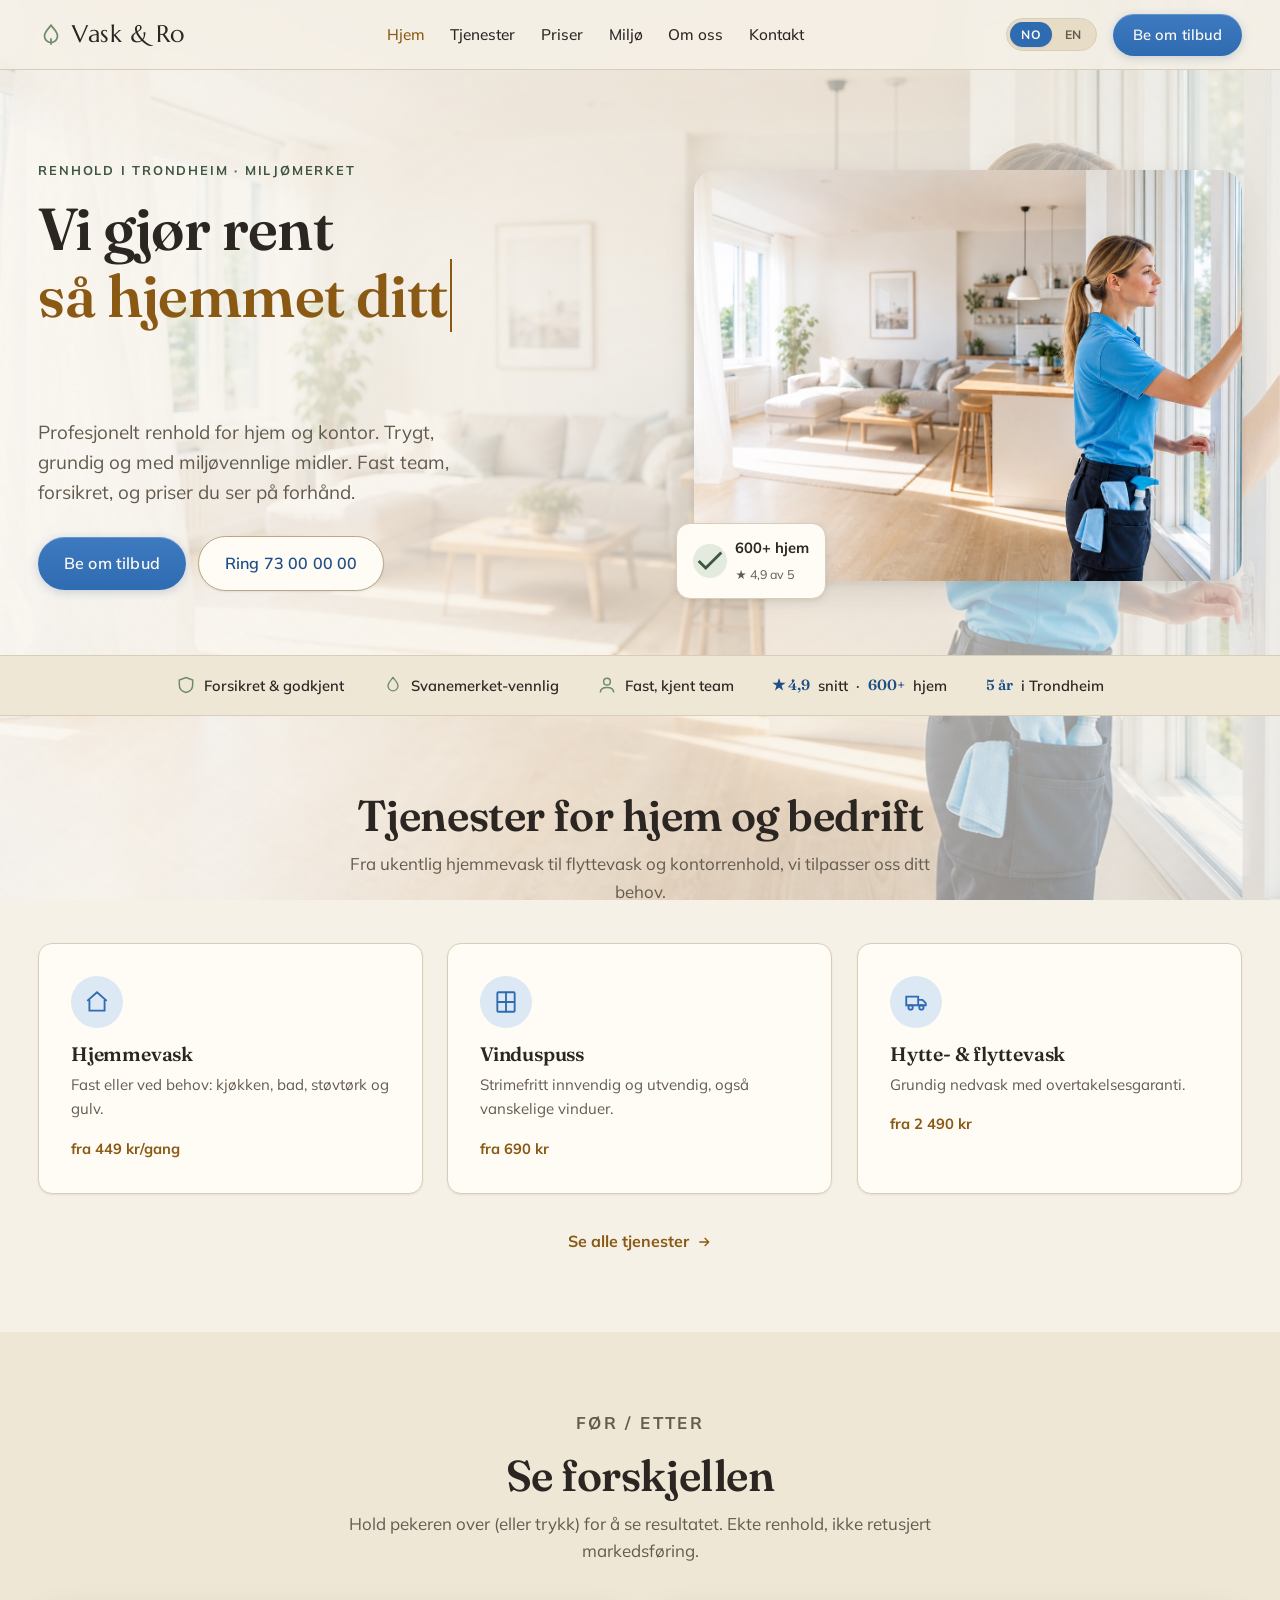
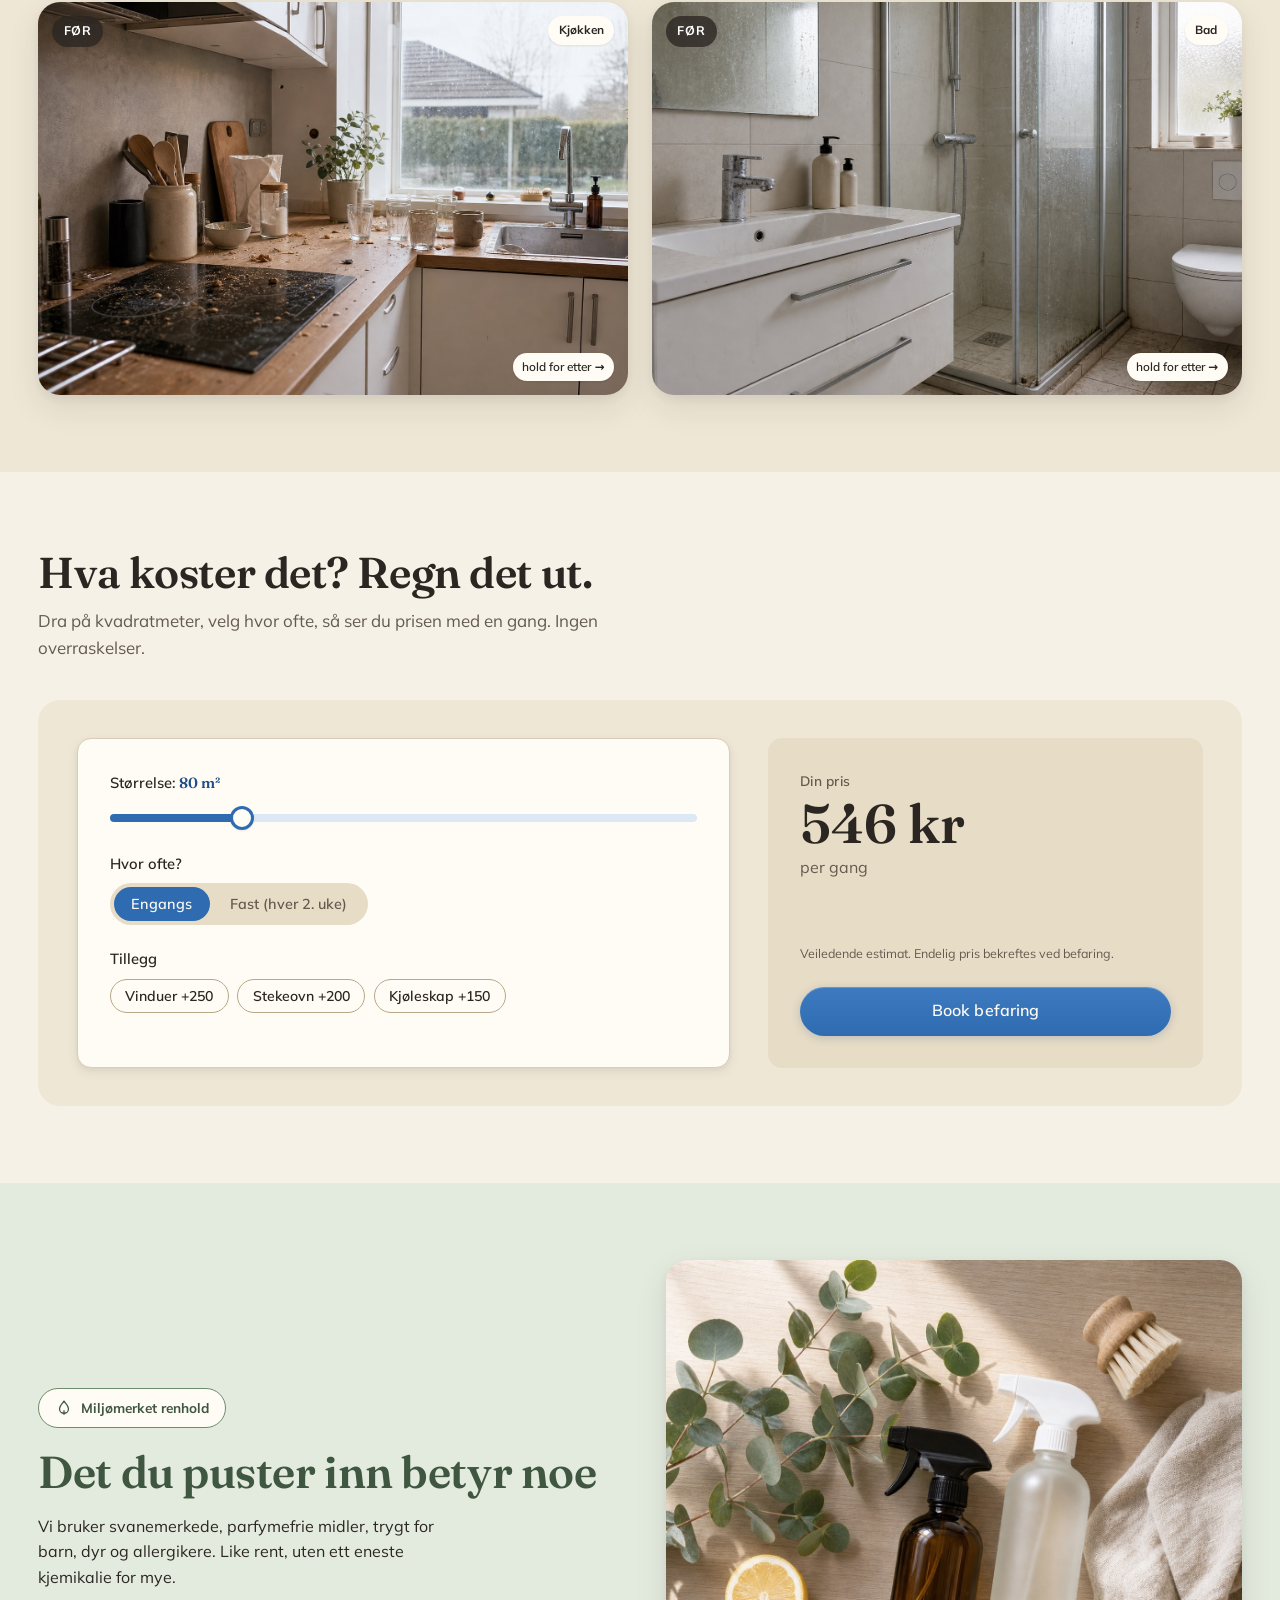
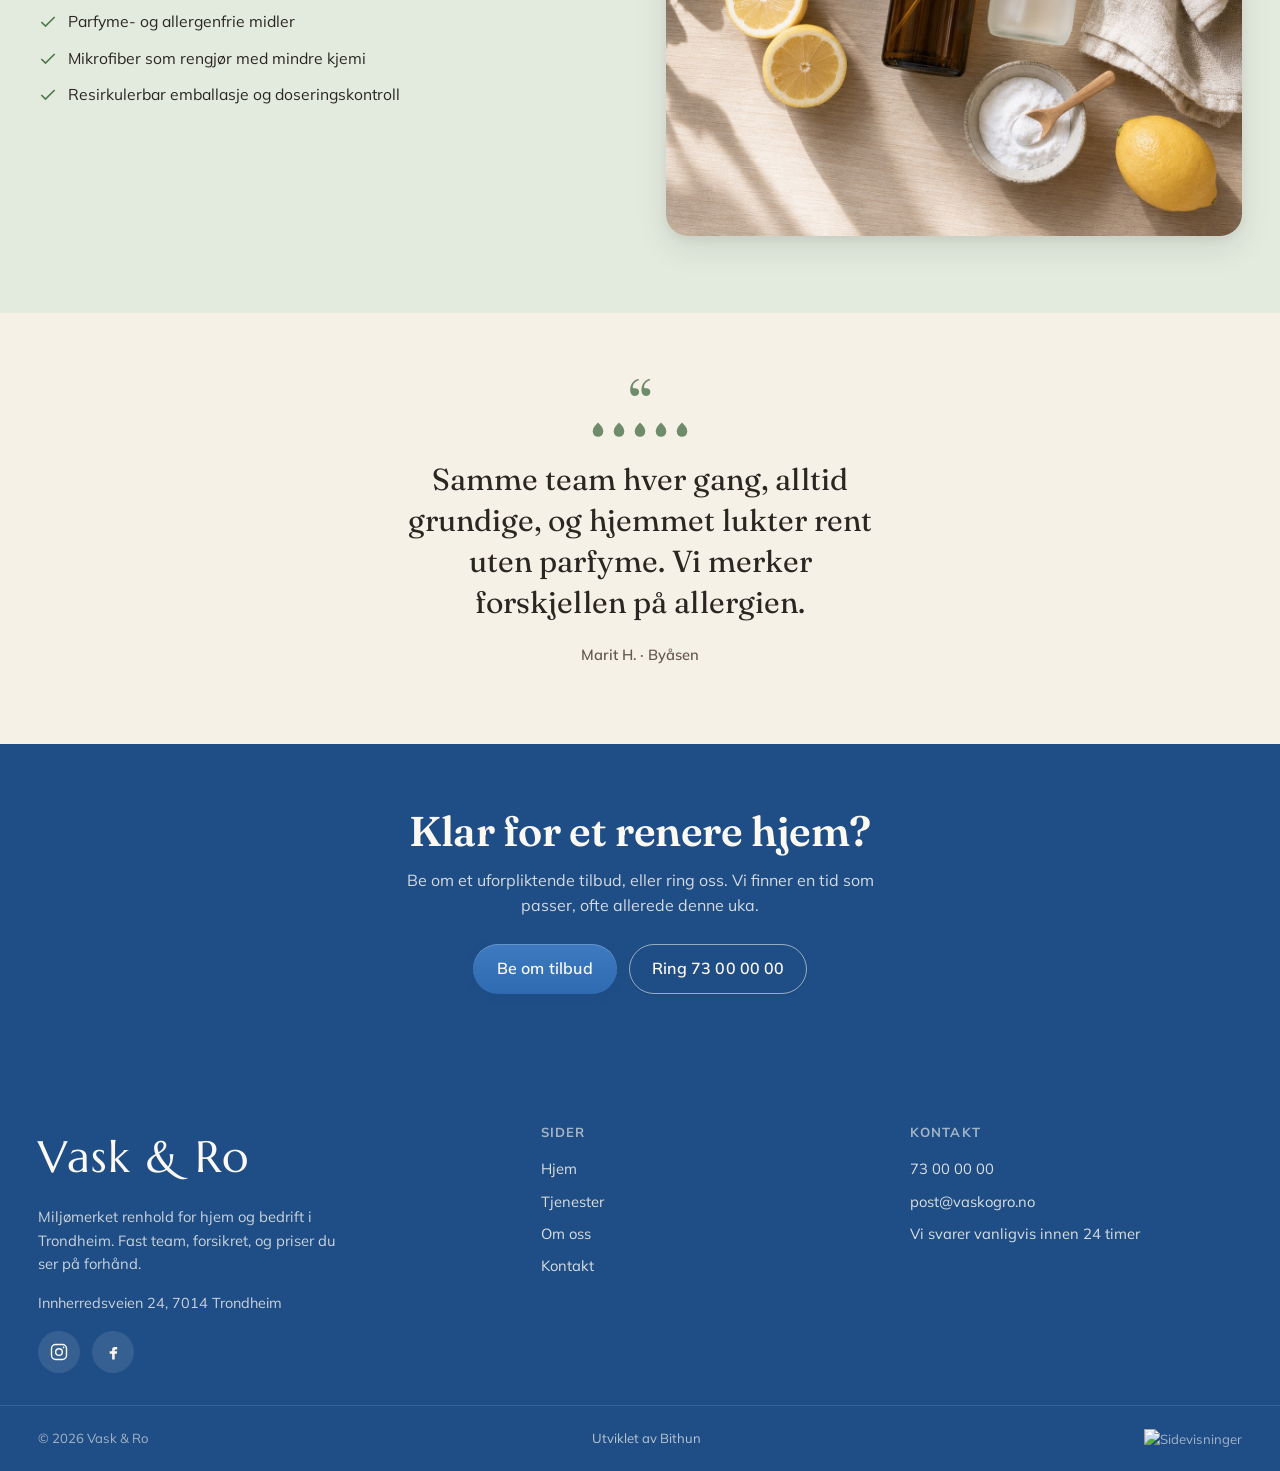
==== commit f7ebf067: "fix(copy): strip all em-dashes (—) from visible copy + comments, both tiers Sense-based replacement " ====
--- a/demo-renhold-premium/index.html
+++ b/demo-renhold-premium/index.html
@@ -4,11 +4,11 @@
   <meta charset="UTF-8">
   <meta name="viewport" content="width=device-width, initial-scale=1">
   <meta name="robots" content="noindex, nofollow">
-  <title>Vask &amp; Ro — Miljømerket renhold i Trondheim</title>
+  <title>Vask &amp; Ro · Miljømerket renhold i Trondheim</title>
   <meta name="description" content="Profesjonelt, miljømerket renhold for hjem og kontor i Trondheim. Fast team, forsikret, og priser du ser på forhånd. Be om tilbud i dag.">
 
   <meta property="og:type" content="website">
-  <meta property="og:title" content="Vask &amp; Ro — Miljømerket renhold i Trondheim">
+  <meta property="og:title" content="Vask &amp; Ro · Miljømerket renhold i Trondheim">
   <meta property="og:description" content="Profesjonelt, miljømerket renhold for hjem og kontor i Trondheim. Fast team, forsikret, og priser du ser på forhånd.">
   <meta property="og:url" content="https://demo-renhold-premium.ibithun.com/">
   <meta property="og:image" content="https://demo-renhold-premium.ibithun.com/assets/images/og-home.jpg">
@@ -37,7 +37,7 @@
 
 <nav class="nav" aria-label="Hovednavigasjon">
   <div class="nav-inner">
-    <a class="nav-logo" href="index.html" aria-label="Vask og Ro — hjem">
+    <a class="nav-logo" href="index.html" aria-label="Vask og Ro · hjem">
       <svg viewBox="0 0 24 24" fill="none" stroke="currentColor" stroke-width="1.6" aria-hidden="true"><path d="M12 3C9 7 6 9 6 13a6 6 0 0 0 12 0c0-4-3-6-6-10Z"/><path d="M12 21v-6"/></svg>
       Vask &amp; Ro
     </a>
@@ -80,7 +80,7 @@
       <div>
         <p class="eyebrow" data-i18n="hero.eyebrow">Renhold i Trondheim · Miljømerket</p>
         <h1><span class="pre" data-i18n="hero.pre">Vi gjør rent</span><br><span class="rot" id="rot">så hjemmet ditt skinner</span></h1>
-        <p class="lead" data-i18n="hero.lead">Profesjonelt renhold for hjem og kontor — trygt, grundig og med miljøvennlige midler. Fast team, forsikret, og priser du ser på forhånd.</p>
+        <p class="lead" data-i18n="hero.lead">Profesjonelt renhold for hjem og kontor. Trygt, grundig og med miljøvennlige midler. Fast team, forsikret, og priser du ser på forhånd.</p>
         <div class="hero-cta">
           <a class="btn btn-primary" href="kontakt.html" data-i18n="hero.cta1">Be om tilbud</a>
           <a class="btn btn-ghost" href="tel:+4773000000" data-i18n="hero.cta2">Ring 73 00 00 00</a>
@@ -112,13 +112,13 @@
     <div class="container">
       <div class="sec-head center" data-reveal>
         <h2 data-i18n="home.svc.head">Tjenester for hjem og bedrift</h2>
-        <p data-i18n="home.svc.sub">Fra ukentlig hjemmevask til flyttevask og kontorrenhold — vi tilpasser oss ditt behov.</p>
+        <p data-i18n="home.svc.sub">Fra ukentlig hjemmevask til flyttevask og kontorrenhold, vi tilpasser oss ditt behov.</p>
       </div>
       <div class="cards">
         <article class="card" data-reveal>
           <div class="ico"><svg viewBox="0 0 24 24" fill="none" stroke="currentColor" stroke-width="1.7" aria-hidden="true"><path d="M3 11l9-8 9 8"/><path d="M5 10v10h14V10"/></svg></div>
           <h3 data-i18n="svc.home.title">Hjemmevask</h3>
-          <p data-i18n="svc.home.desc">Fast eller ved behov — kjøkken, bad, støvtørk og gulv.</p>
+          <p data-i18n="svc.home.desc">Fast eller ved behov: kjøkken, bad, støvtørk og gulv.</p>
           <span class="from" data-i18n="svc.home.from">fra 449 kr/gang</span>
         </article>
         <article class="card" data-reveal>
@@ -172,7 +172,7 @@
     <div class="container">
       <div class="sec-head" data-reveal>
         <h2 data-i18n="calc.head">Hva koster det? Regn det ut.</h2>
-        <p data-i18n="calc.sub">Dra på kvadratmeter, velg hvor ofte — så ser du prisen med en gang. Ingen overraskelser.</p>
+        <p data-i18n="calc.sub">Dra på kvadratmeter, velg hvor ofte, så ser du prisen med en gang. Ingen overraskelser.</p>
       </div>
       <div class="calc-wrap" data-reveal>
         <div class="calc">
@@ -216,7 +216,7 @@
       <div data-reveal>
         <span class="eco-badge"><svg viewBox="0 0 24 24" fill="none" stroke="currentColor" stroke-width="1.7" aria-hidden="true"><path d="M12 3C9 7 6 9 6 13a6 6 0 0 0 12 0c0-4-3-6-6-10Z"/><path d="M12 21v-6"/></svg><span data-i18n="eco.badge">Miljømerket renhold</span></span>
         <h2 data-i18n="eco.head">Det du puster inn betyr noe</h2>
-        <p data-i18n="eco.body">Vi bruker svanemerkede, parfymefrie midler — trygt for barn, dyr og allergikere. Like rent, uten ett eneste kjemikalie for mye.</p>
+        <p data-i18n="eco.body">Vi bruker svanemerkede, parfymefrie midler, trygt for barn, dyr og allergikere. Like rent, uten ett eneste kjemikalie for mye.</p>
         <ul class="eco-list">
           <li><svg viewBox="0 0 24 24" fill="none" stroke="currentColor" stroke-width="2" aria-hidden="true"><path d="M20 6 9 17l-5-5"/></svg><span data-i18n="eco.li1">Parfyme- og allergenfrie midler</span></li>
           <li><svg viewBox="0 0 24 24" fill="none" stroke="currentColor" stroke-width="2" aria-hidden="true"><path d="M20 6 9 17l-5-5"/></svg><span data-i18n="eco.li2">Mikrofiber som rengjør med mindre kjemi</span></li>
@@ -249,7 +249,7 @@
   <section class="cta-band">
     <div class="container inner" data-reveal>
       <h2 data-i18n="cta.head">Klar for et renere hjem?</h2>
-      <p data-i18n="cta.body">Be om et uforpliktende tilbud, eller ring oss — vi finner en tid som passer, ofte allerede denne uka.</p>
+      <p data-i18n="cta.body">Be om et uforpliktende tilbud, eller ring oss. Vi finner en tid som passer, ofte allerede denne uka.</p>
       <div class="cta-row">
         <a class="btn btn-primary" href="kontakt.html" data-i18n="cta.btn1">Be om tilbud</a>
         <a class="btn btn-ghost" href="tel:+4773000000" data-i18n="cta.btn2">Ring 73 00 00 00</a>
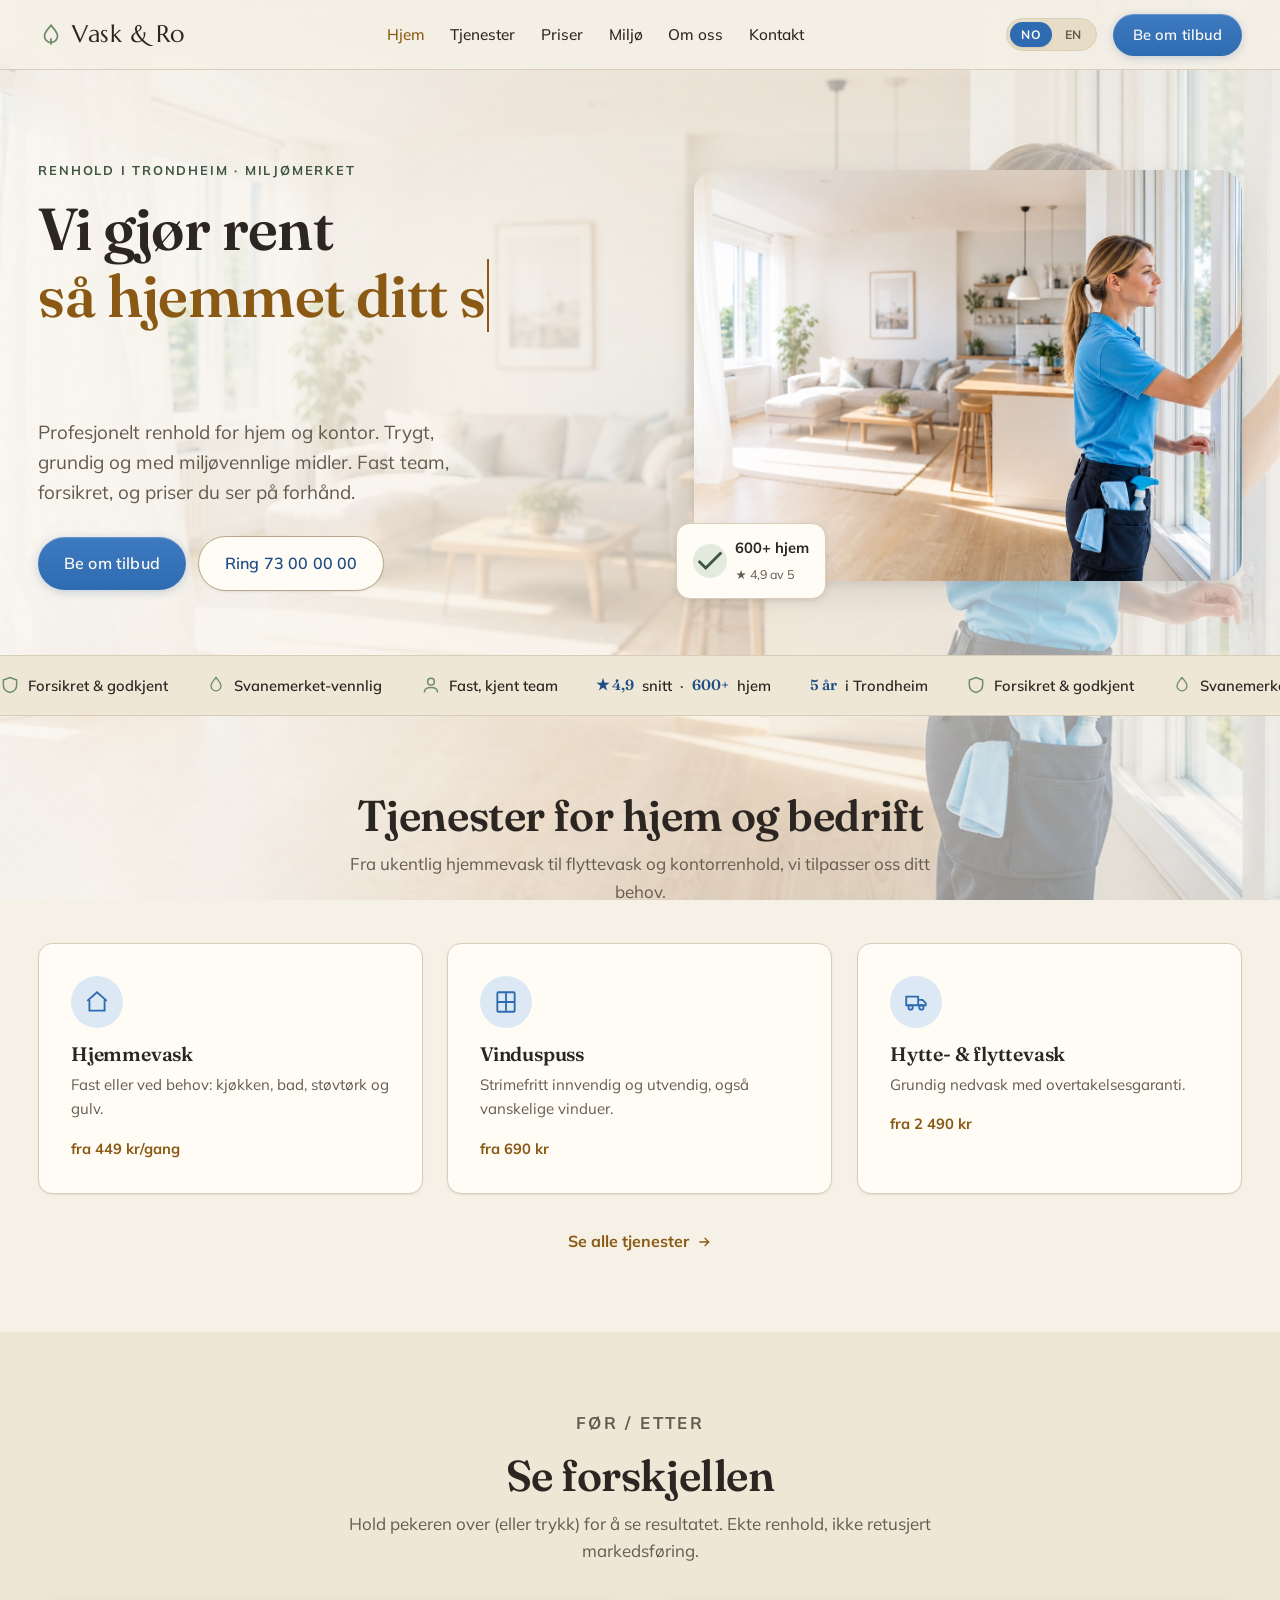
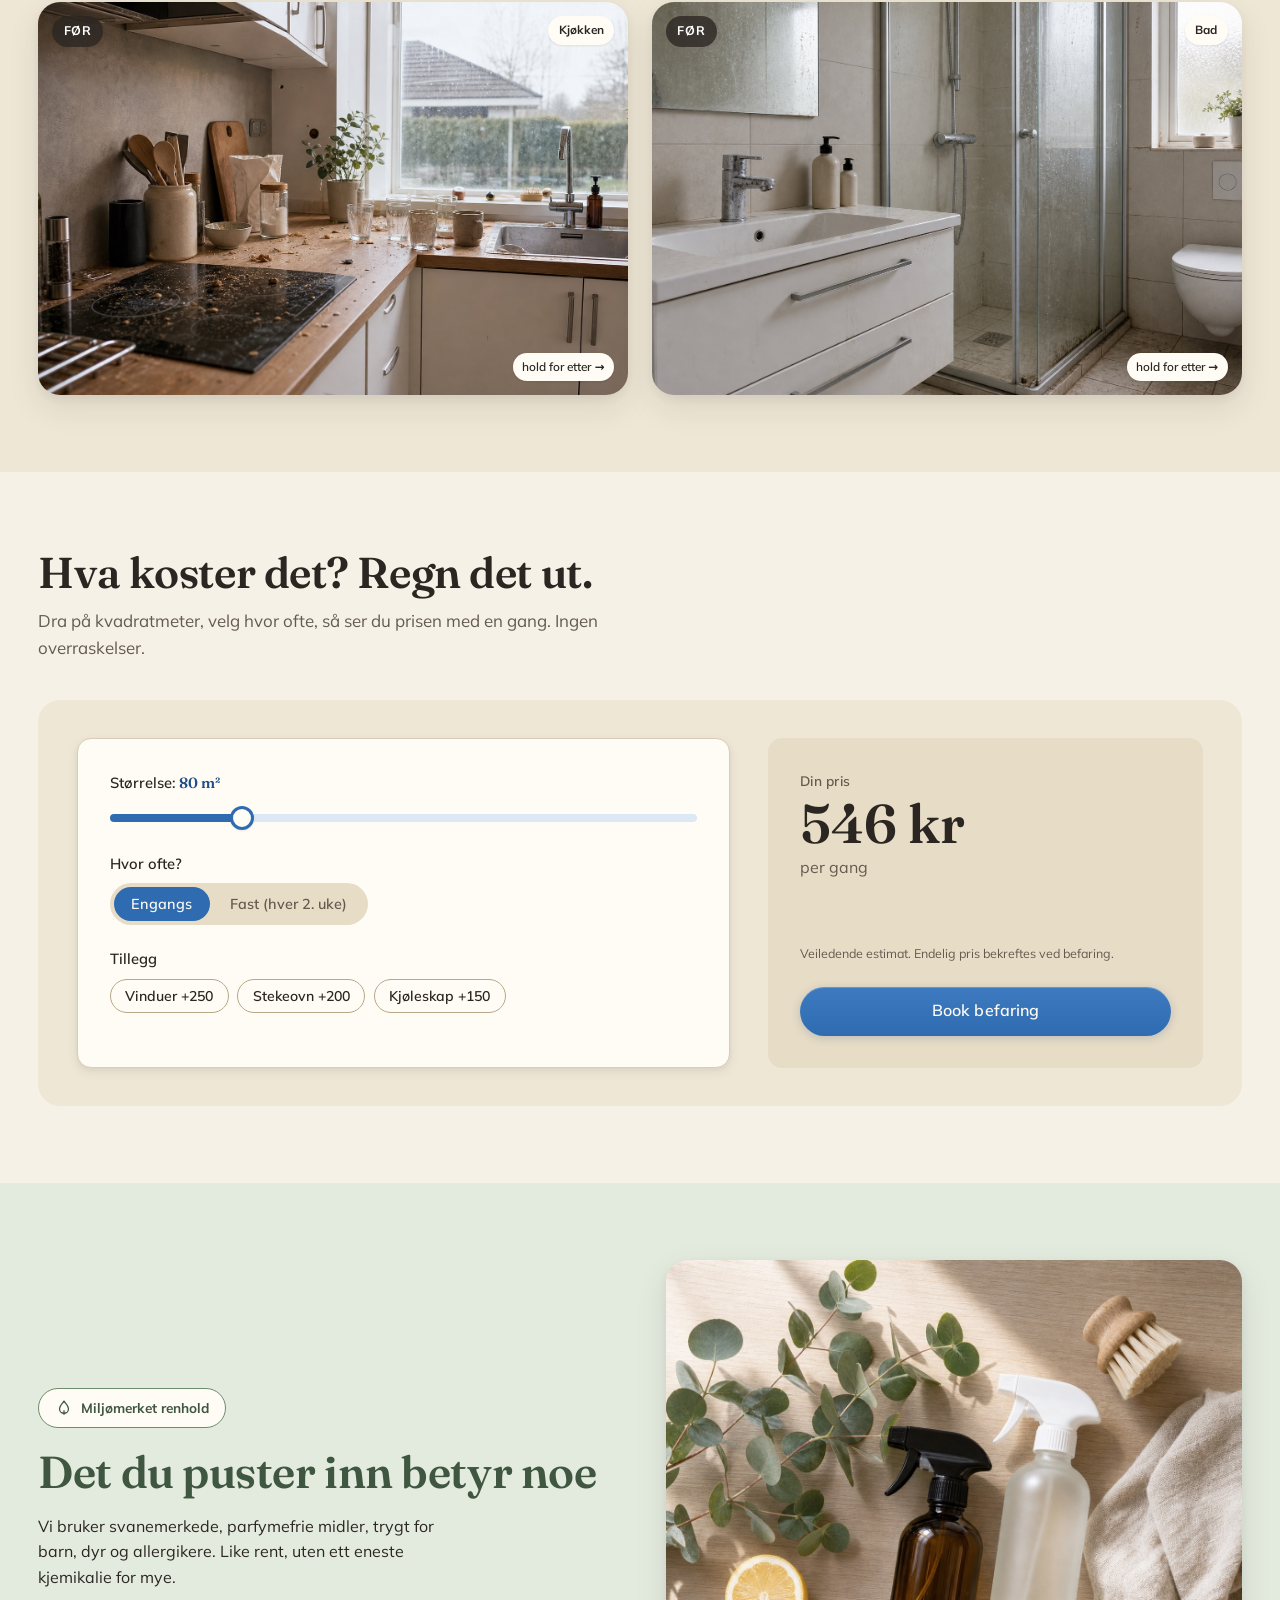
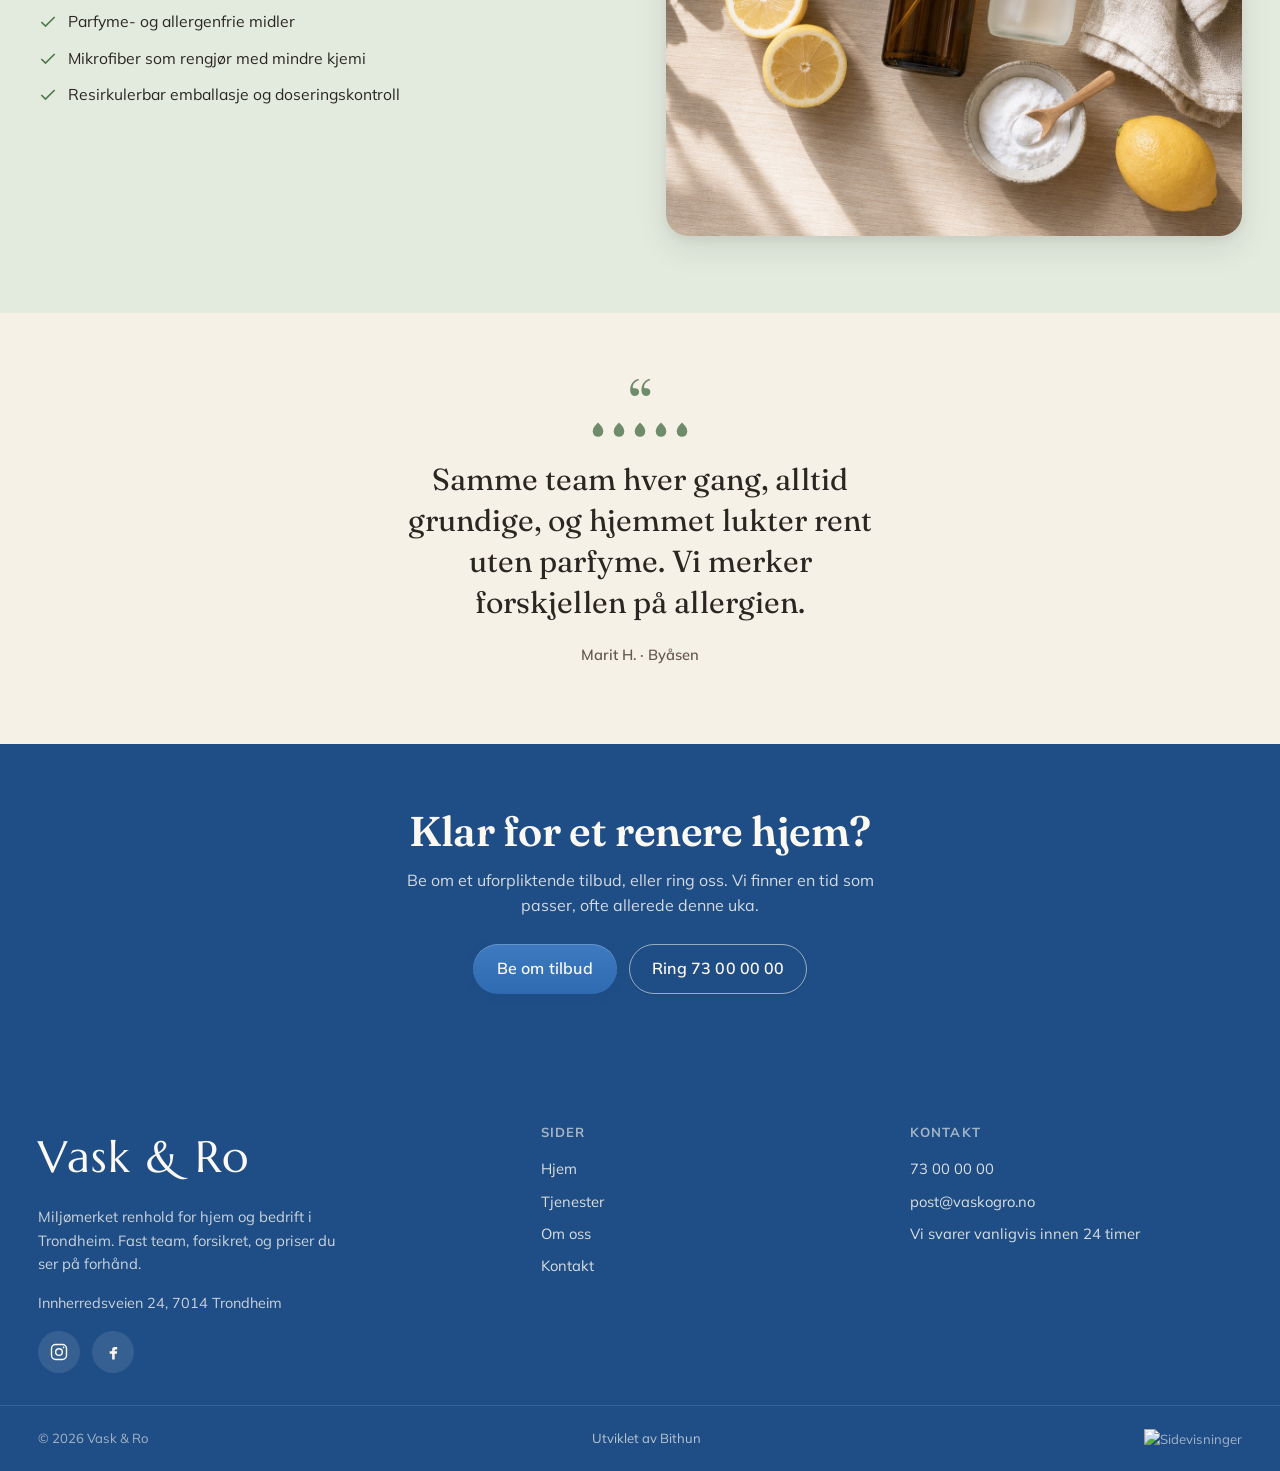
==== commit 954cb816: "fix(trust): home trust strip -> L-to-R marquee (premium motion, classic static) Both tiers identical" ====
--- a/demo-renhold-premium/index.html
+++ b/demo-renhold-premium/index.html
@@ -97,15 +97,20 @@
   </section>
 
   <!-- trust strip -->
-  <section class="trust">
-    <div class="container trust-inner">
+  <section class="trust"><div class="trust-marquee"><div class="trust-track">
       <span class="trust-item"><svg viewBox="0 0 24 24" fill="none" stroke="currentColor" stroke-width="1.8" aria-hidden="true"><path d="M12 3l8 3v6c0 5-3.5 8-8 9-4.5-1-8-4-8-9V6z"/></svg><span data-i18n="trust.insured">Forsikret &amp; godkjent</span></span>
       <span class="trust-item"><svg viewBox="0 0 24 24" fill="none" stroke="currentColor" stroke-width="1.6" aria-hidden="true"><path d="M12 3C9 7 6 9 6 13a6 6 0 0 0 12 0c0-4-3-6-6-10Z"/></svg><span data-i18n="trust.eco">Svanemerket-vennlig</span></span>
       <span class="trust-item"><svg viewBox="0 0 24 24" fill="none" stroke="currentColor" stroke-width="1.8" aria-hidden="true"><circle cx="12" cy="8" r="4"/><path d="M4 21c0-4 3.5-6 8-6s8 2 8 6"/></svg><span data-i18n="trust.team">Fast, kjent team</span></span>
       <span class="trust-item"><span class="num">★ 4,9</span> <span data-i18n="trust.rating">snitt</span> · <span class="num">600+</span> <span data-i18n="trust.homes">hjem</span></span>
       <span class="trust-item"><span class="num">5 år</span> <span data-i18n="trust.years">i Trondheim</span></span>
-    </div>
-  </section>
+        <span class="trust-dup" aria-hidden="true">
+        <span class="trust-item"><svg viewBox="0 0 24 24" fill="none" stroke="currentColor" stroke-width="1.8" aria-hidden="true"><path d="M12 3l8 3v6c0 5-3.5 8-8 9-4.5-1-8-4-8-9V6z"/></svg><span data-i18n="trust.insured">Forsikret &amp; godkjent</span></span>
+        <span class="trust-item"><svg viewBox="0 0 24 24" fill="none" stroke="currentColor" stroke-width="1.6" aria-hidden="true"><path d="M12 3C9 7 6 9 6 13a6 6 0 0 0 12 0c0-4-3-6-6-10Z"/></svg><span data-i18n="trust.eco">Svanemerket-vennlig</span></span>
+        <span class="trust-item"><svg viewBox="0 0 24 24" fill="none" stroke="currentColor" stroke-width="1.8" aria-hidden="true"><circle cx="12" cy="8" r="4"/><path d="M4 21c0-4 3.5-6 8-6s8 2 8 6"/></svg><span data-i18n="trust.team">Fast, kjent team</span></span>
+        <span class="trust-item"><span class="num">★ 4,9</span> <span data-i18n="trust.rating">snitt</span> · <span class="num">600+</span> <span data-i18n="trust.homes">hjem</span></span>
+        <span class="trust-item"><span class="num">5 år</span> <span data-i18n="trust.years">i Trondheim</span></span>
+        </span>
+  </div></div></section>
 
   <!-- services preview -->
   <section class="sec" id="tjenester" data-bg="assets/images/service-hytte-flyttevask.jpg">
--- a/demo-renhold-premium/css/style.css
+++ b/demo-renhold-premium/css/style.css
@@ -186,8 +186,12 @@
 .hero-badge span { font-size: .78rem; color: var(--color-text-muted); }
 
 /* ---------- trust strip ---------- */
-.trust { border-top: 1px solid var(--color-border); border-bottom: 1px solid var(--color-border); background: var(--color-bg-alt); }
-.trust-inner { display: flex; flex-wrap: wrap; gap: clamp(1.2rem,3vw,2.6rem); justify-content: center; padding: 1.1rem 0; }
+.trust { overflow: hidden; border-top: 1px solid var(--color-border); border-bottom: 1px solid var(--color-border); background: var(--color-bg-alt); }
+.trust-track { display: flex; align-items: center; width: max-content; gap: clamp(1.2rem,3vw,2.6rem); padding: 1.1rem 0; animation: trust-marquee 30s linear infinite; }
+.trust-track:hover { animation-play-state: paused; }
+.trust-dup { display: flex; align-items: center; gap: clamp(1.2rem,3vw,2.6rem); }
+@keyframes trust-marquee { 0% { transform: translateX(-50%); } 100% { transform: translateX(0); } }
+@media (prefers-reduced-motion: reduce) { .trust-track { animation: none; flex-wrap: wrap; justify-content: center; } .trust-dup { display: none; } }
 .trust-item { display: flex; align-items: center; gap: .5rem; font-weight: 600; font-size: .92rem; }
 .trust-item svg { width: 20px; height: 20px; color: var(--color-secondary); flex: none; }
 .trust-item .num { font-family: var(--font-display); color: var(--color-primary-deep); }
@@ -333,7 +337,7 @@
 .team-card span { font-size: .85rem; color: var(--color-text-muted); }
 
 /* ---------- contact ---------- */
-.contact-grid { display: grid; grid-template-columns: 1.1fr .9fr; gap: clamp(2rem,4vw,3.4rem); align-items: start; }
+.contact-grid { display: grid; grid-template-columns: 1fr 1fr; gap: clamp(2rem,4vw,3.4rem); align-items: start; }
 .form-card { background: var(--color-surface); border: 1px solid var(--color-border); border-radius: var(--radius-md); box-shadow: var(--elev-2); padding: clamp(1.5rem,3vw,2.2rem); }
 .form-row { display: grid; grid-template-columns: 1fr 1fr; gap: 1rem; }
 .form-field { display: flex; flex-direction: column; gap: .4rem; margin-bottom: 1.1rem; }
@@ -347,7 +351,7 @@
 .form-field.invalid .field-err { display: block; }
 .form-success { display: none; background: var(--color-secondary-tint); border: 1px solid var(--color-secondary); color: var(--color-secondary-deep); padding: 1rem 1.2rem; border-radius: var(--radius-sm); font-weight: 600; margin-bottom: 1rem; }
 .form-success.show { display: block; }
-.form-submit { width: 100%; padding: .85rem; font-size: 1rem; }
+.form-submit { width: auto; padding: .74rem 1.6rem; font-size: 1rem; min-height: 44px; margin-top: .4rem; }
 .contact-aside { display: grid; gap: 1.4rem; }
 .contact-block { background: var(--color-surface); border: 1px solid var(--color-border); border-radius: var(--radius-md); box-shadow: var(--elev-1); padding: var(--space-6); }
 .contact-block h3 { font-size: 1.1rem; margin-bottom: .7rem; }
@@ -375,7 +379,8 @@
 .deposit-summary { display: flex; justify-content: space-between; align-items: baseline; padding-top: .85rem; border-top: 1px solid var(--color-border); }
 .deposit-summary span { color: var(--color-text-muted); font-weight: 600; }
 .deposit-summary strong { font-family: var(--font-display); font-size: 1.6rem; color: var(--color-primary-deep); }
-.deposit-cta { width: 100%; }
+.deposit-confirm { margin: 0; font-size: .92rem; color: var(--color-text-muted); }
+.deposit-cta { width: auto; align-self: flex-start; min-height: 44px; }
 
 /* ---------- CTA band ---------- */
 .cta-band { background: var(--color-primary-deep); color: var(--color-on-primary); text-align: center; }
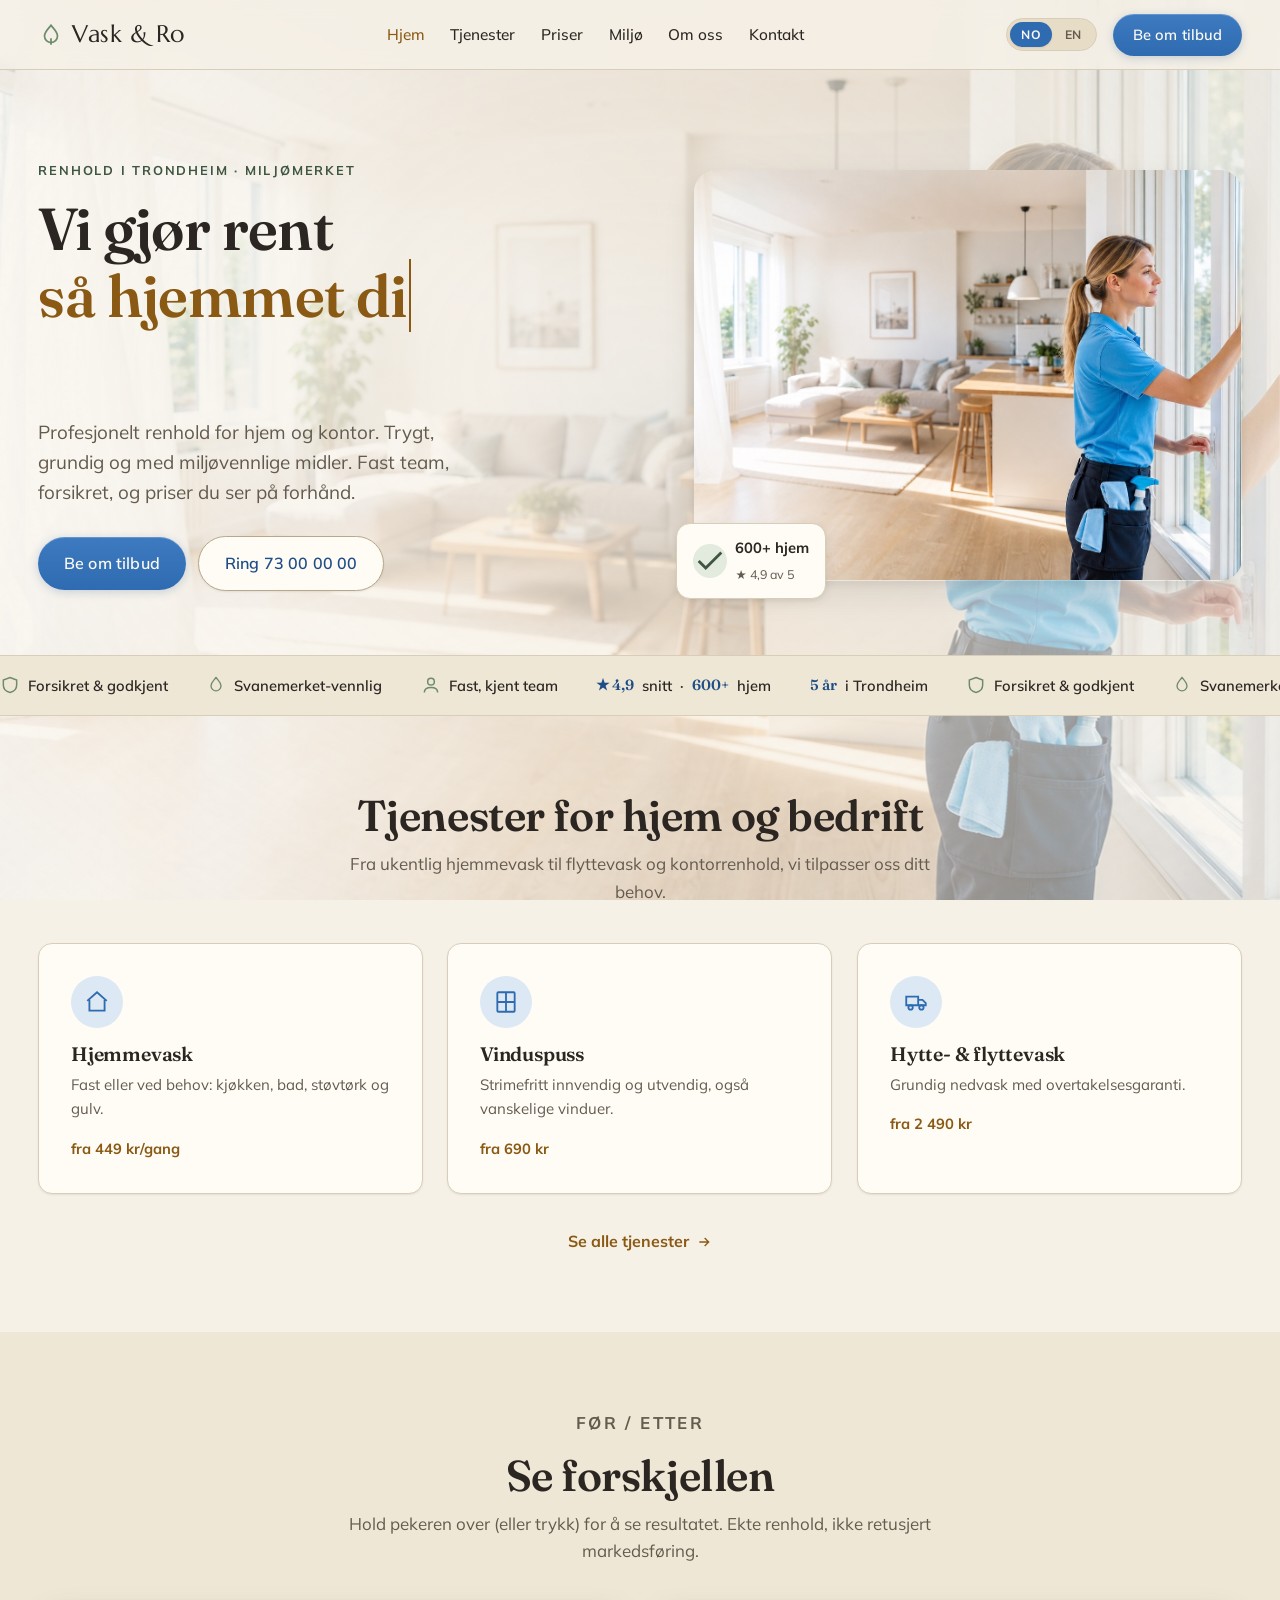
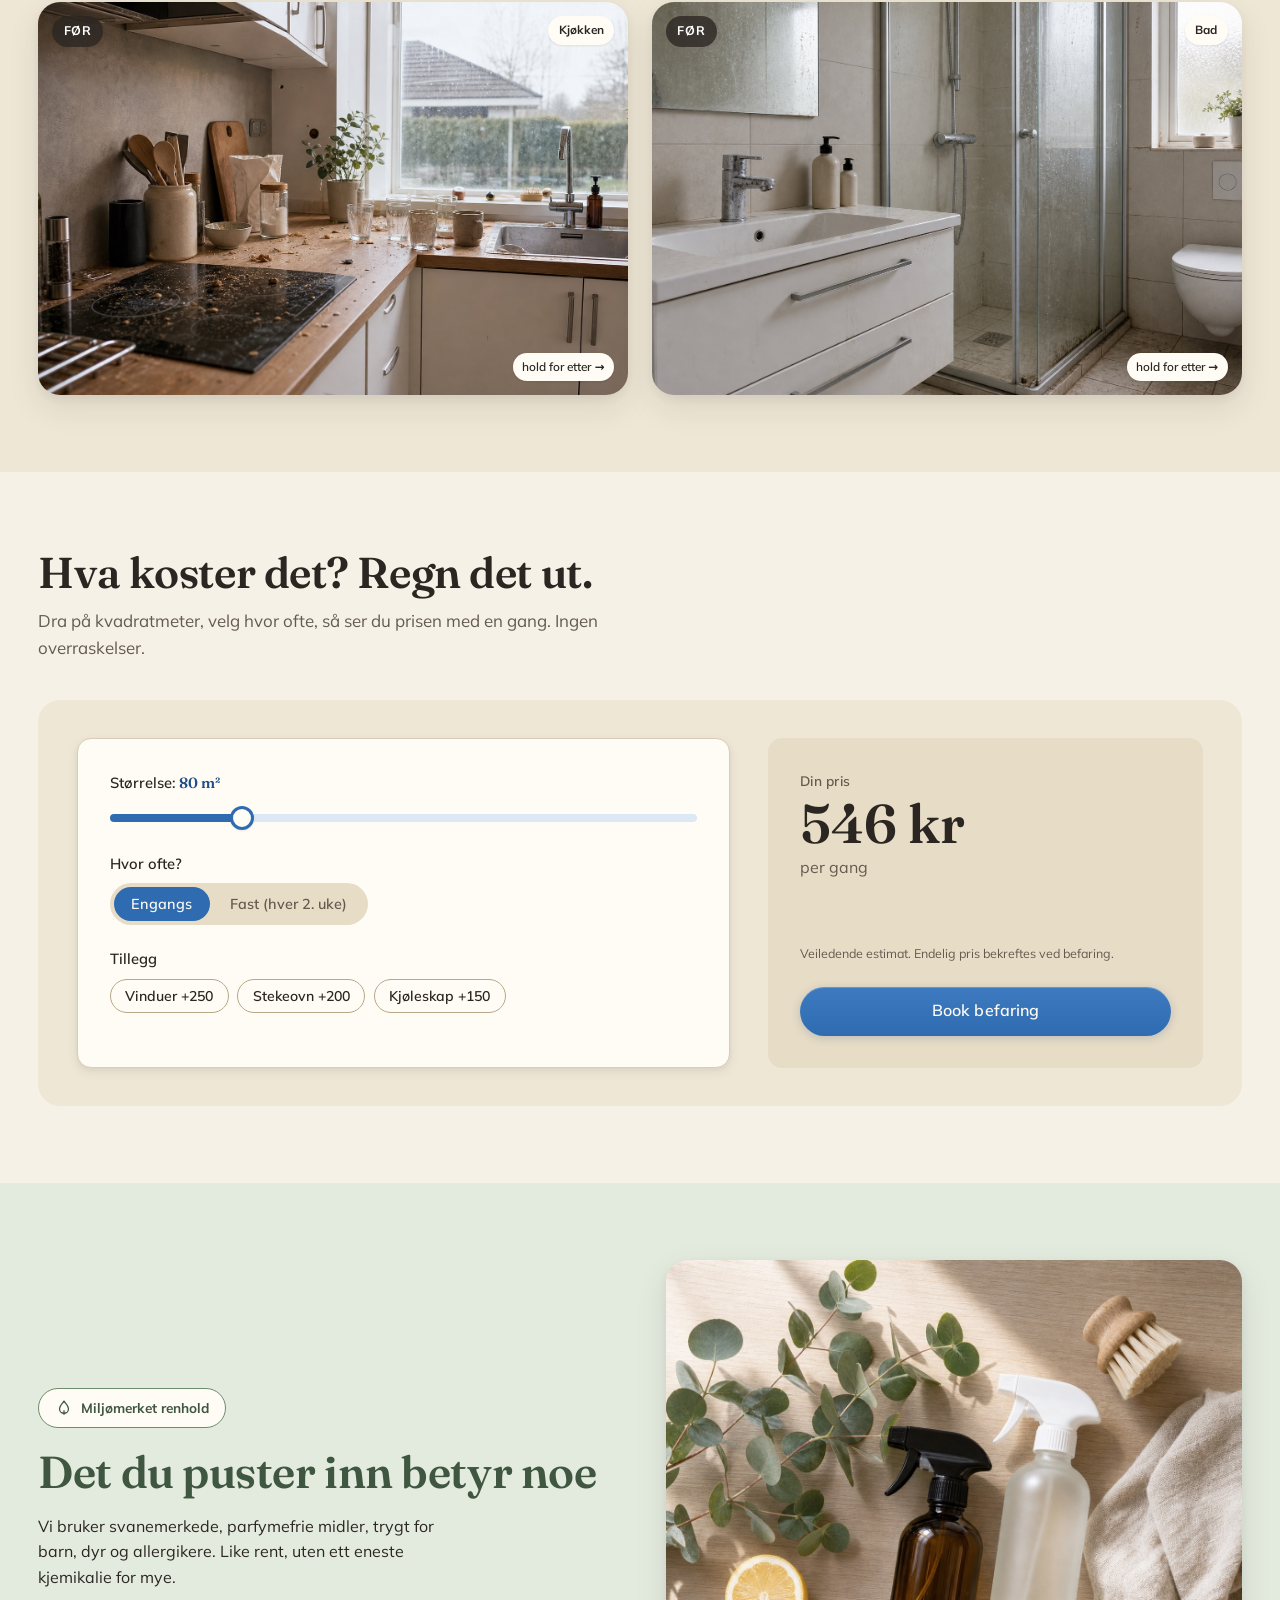
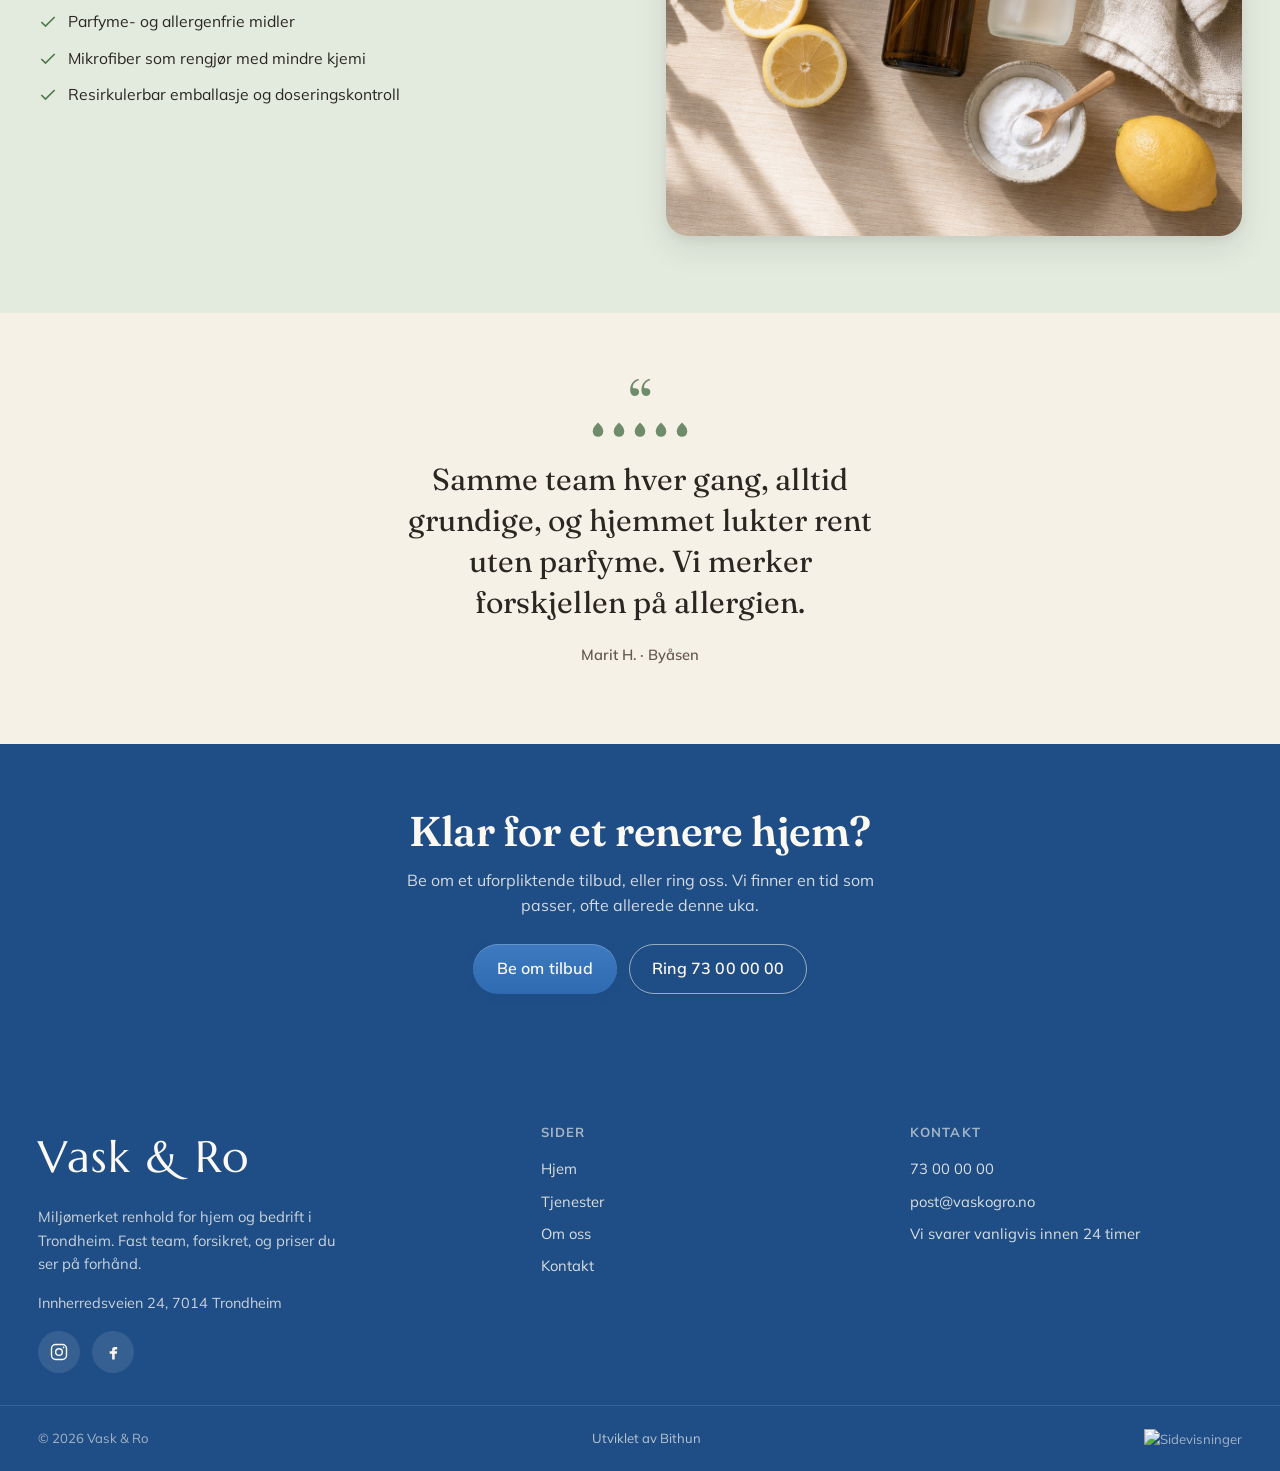
==== commit f6ea2e65: "feat(premium): hero video with image poster fallback Replace premium hero <img> with autoplaying mut" ====
--- a/demo-renhold-premium/index.html
+++ b/demo-renhold-premium/index.html
@@ -87,7 +87,10 @@
         </div>
       </div>
       <div class="hero-media">
-        <img src="assets/images/hero.jpg" data-i18n="hero.img.alt" alt="Renholder vasker vindu i et lyst, nyvasket hjem">
+        <video class="hero-video" autoplay muted loop playsinline preload="auto" poster="assets/images/hero.jpg" aria-label="Renholder vasker vindu i et lyst, nyvasket hjem">
+          <source src="assets/video/hero-rennhold.mp4" type="video/mp4">
+          <img src="assets/images/hero.jpg" data-i18n="hero.img.alt" alt="Renholder vasker vindu i et lyst, nyvasket hjem">
+        </video>
         <div class="hero-badge">
           <span class="dot"><svg viewBox="0 0 24 24" fill="none" stroke="currentColor" stroke-width="2" aria-hidden="true"><path d="M20 6 9 17l-5-5"/></svg></span>
           <div><b data-i18n="hero.badge.count">600+ hjem</b><br><span data-i18n="hero.badge.rating">★ 4,9 av 5</span></div>
--- a/demo-renhold-premium/css/style.css
+++ b/demo-renhold-premium/css/style.css
@@ -179,7 +179,7 @@
 .hero-cta { display: flex; gap: .8rem; flex-wrap: wrap; align-items: center; }
 .hero-cta .btn { padding: .85rem 1.6rem; font-size: 1rem; }
 .hero-media { position: relative; }
-.hero-media img { border-radius: var(--radius-lg); box-shadow: var(--elev-3); aspect-ratio: 4/3; object-fit: cover; object-position: 68% 45%; width: 100%; } /* subject (cleaner) sits right ~78%; favour it in the 4:3 crop — design-doc §11 */
+.hero-media img, .hero-media video { border-radius: var(--radius-lg); box-shadow: var(--elev-3); aspect-ratio: 4/3; object-fit: cover; object-position: 68% 45%; width: 100%; display: block; } /* subject (cleaner) sits right ~78%; favour it in the 4:3 crop — design-doc §11 */
 .hero-badge { position: absolute; bottom: -18px; left: -18px; background: var(--color-surface); border: 1px solid var(--color-border); box-shadow: var(--elev-2); border-radius: var(--radius-md); padding: .7rem .95rem; display: flex; gap: .55rem; align-items: center; }
 .hero-badge .dot { width: 34px; height: 34px; border-radius: var(--radius-pill); background: var(--color-secondary-tint); display: grid; place-items: center; color: var(--color-secondary-deep); }
 .hero-badge b { font-size: .92rem; }
